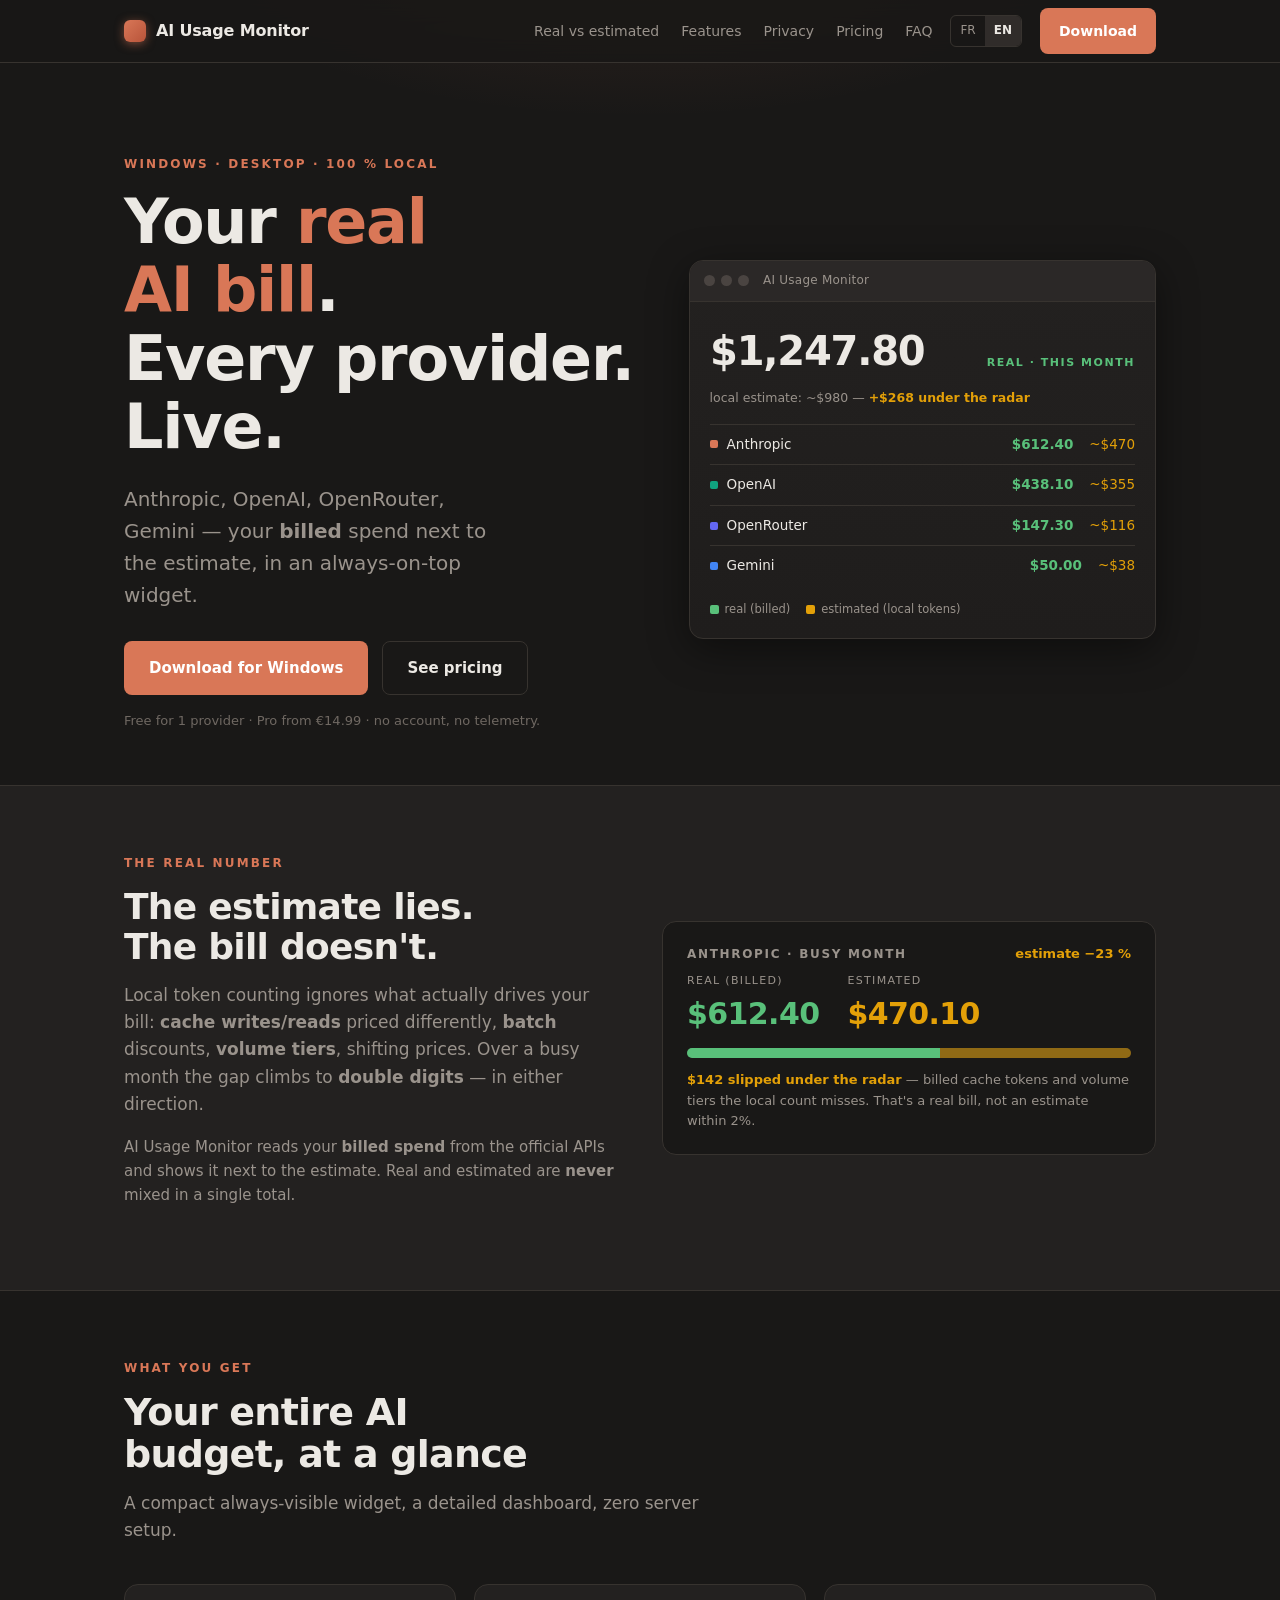
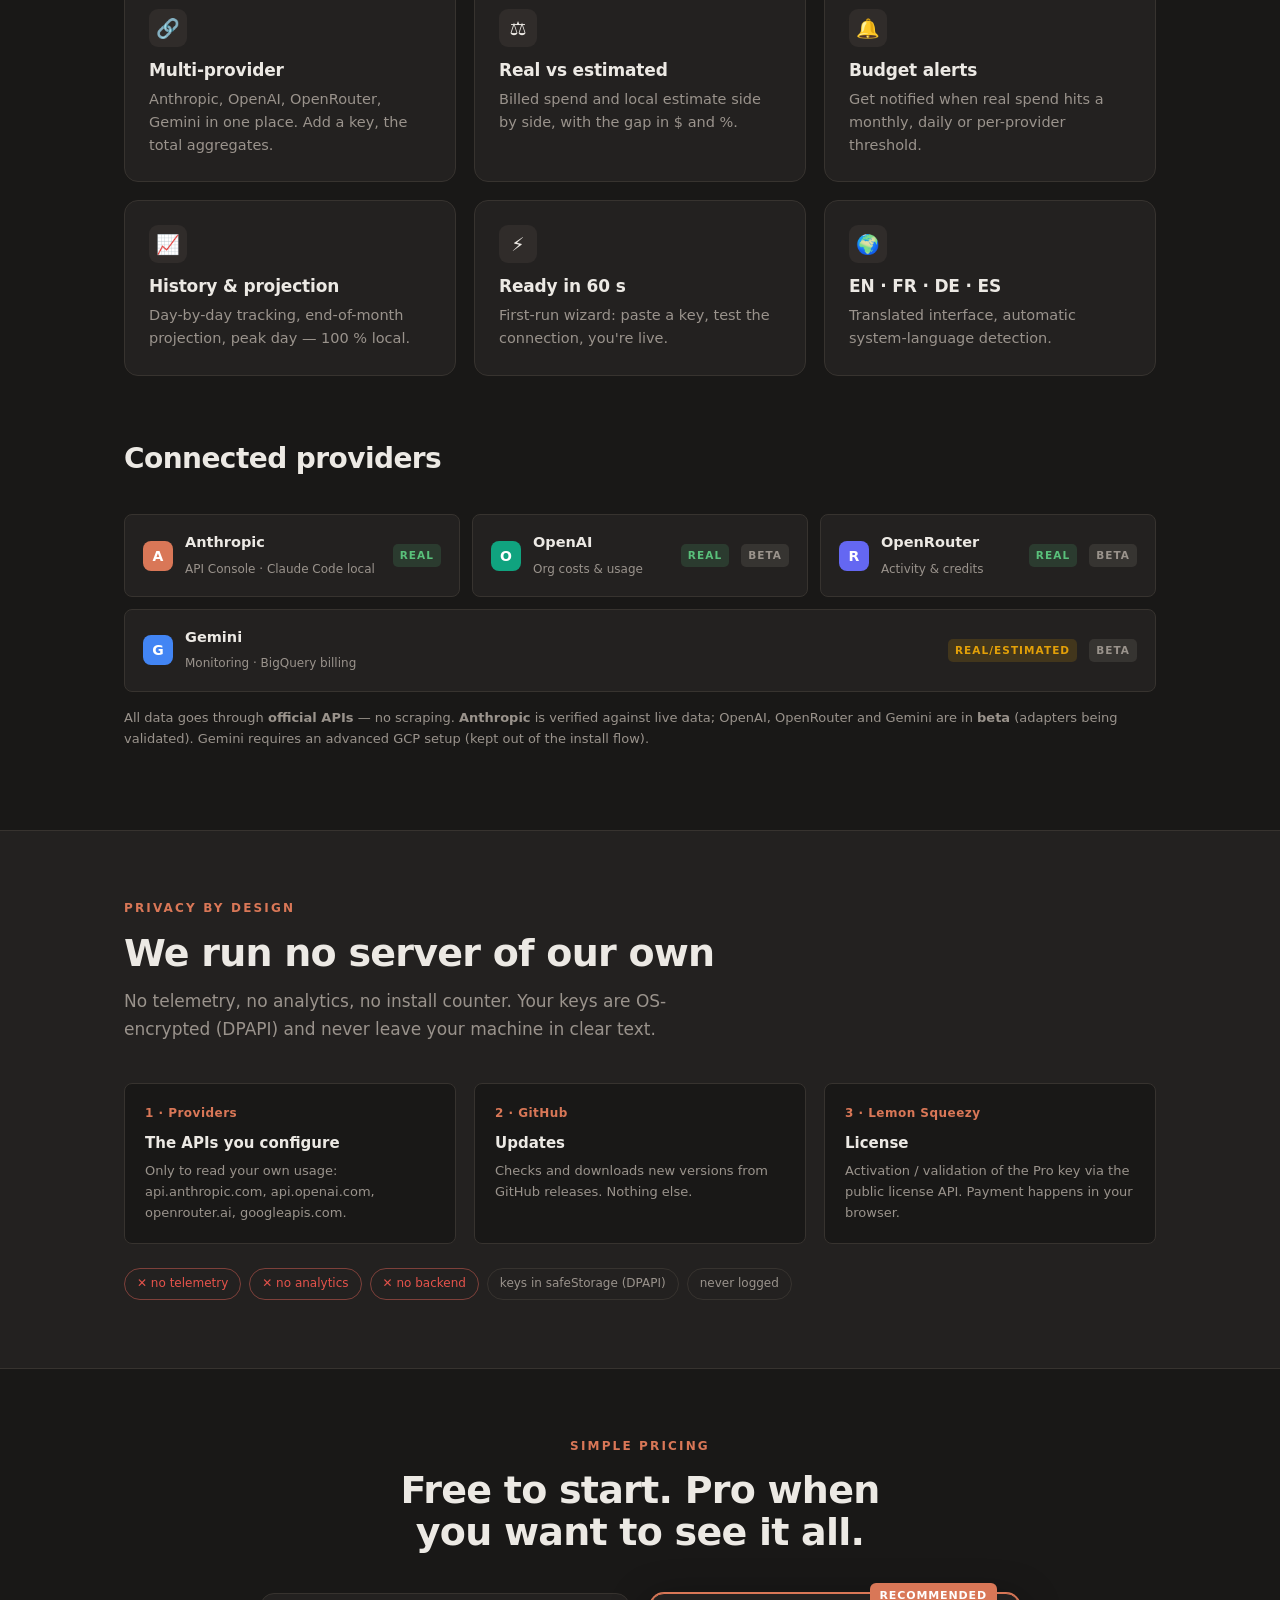
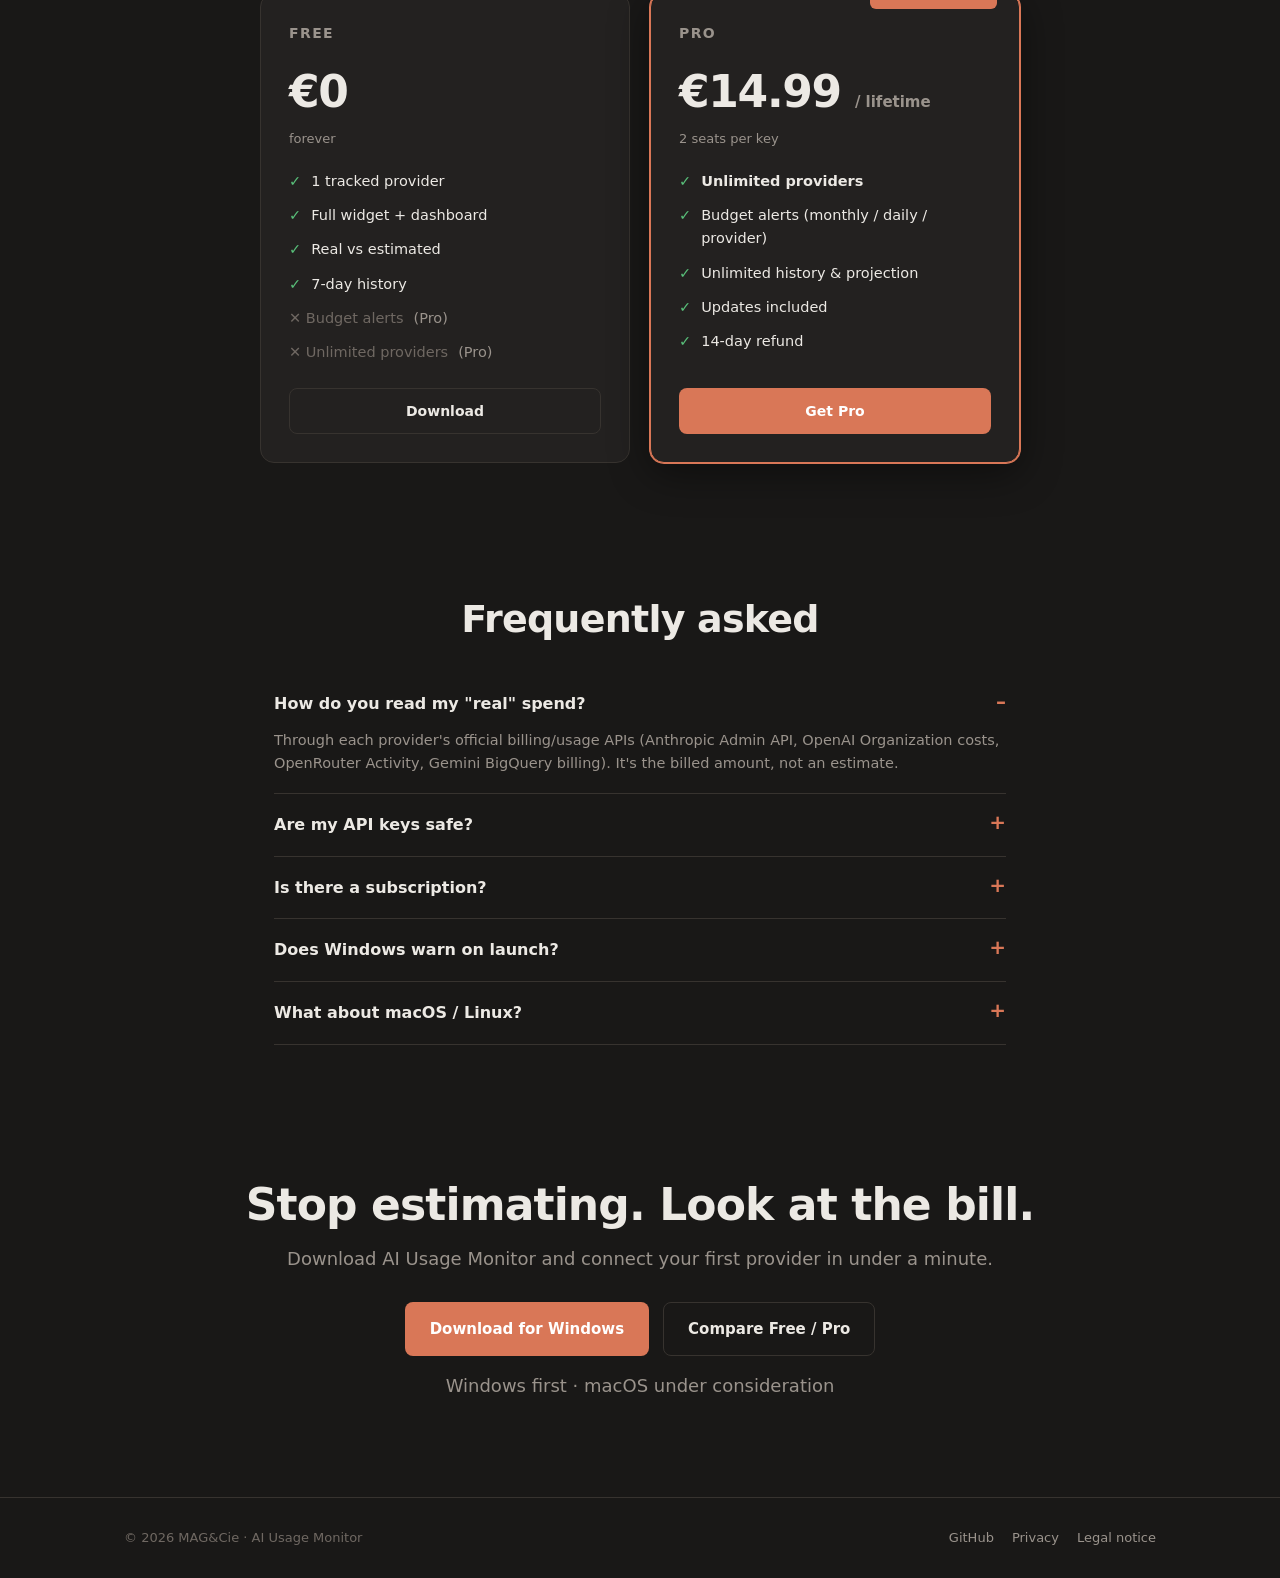
==== en/index.html @ 749ddde2 "docs(landing): fix demo gaps so estimate visibly undercounts (FR+EN)" ====
<!doctype html>
<html lang="en">
<head>
<meta charset="utf-8">
<meta name="viewport" content="width=device-width, initial-scale=1">
<title>AI Usage Monitor — Your real AI bill, every provider, live</title>
<meta name="description" content="Track your real AI spend (Anthropic, OpenAI, OpenRouter, Gemini) against the estimate, in a 100% local Windows widget. No telemetry.">
<link rel="canonical" href="https://mag-cie.github.io/ai-usage-monitor/en/">
<meta property="og:title" content="AI Usage Monitor">
<meta property="og:description" content="Your real AI bill. Every provider. Live.">
<meta property="og:type" content="website">
<meta property="og:url" content="https://mag-cie.github.io/ai-usage-monitor/en/">
<meta property="og:site_name" content="AI Usage Monitor">
<meta property="og:image" content="https://mag-cie.github.io/ai-usage-monitor/og-image.png">
<meta property="og:image:width" content="1200">
<meta property="og:image:height" content="630">
<meta name="twitter:card" content="summary_large_image">
<meta name="twitter:title" content="AI Usage Monitor — Your real AI bill">
<meta name="twitter:description" content="Your real, billed AI spend next to the estimate. Every provider, live, 100% local.">
<meta name="twitter:image" content="https://mag-cie.github.io/ai-usage-monitor/og-image.png">
<meta name="theme-color" content="#191817">
<link rel="icon" href="data:image/svg+xml,%3Csvg xmlns='http://www.w3.org/2000/svg' viewBox='0 0 32 32'%3E%3Crect width='32' height='32' rx='7' fill='%23d97757'/%3E%3Crect x='8' y='16' width='4' height='8' rx='1.5' fill='%23fff'/%3E%3Crect x='14' y='11' width='4' height='13' rx='1.5' fill='%23fff'/%3E%3Crect x='20' y='7' width='4' height='17' rx='1.5' fill='%23fff'/%3E%3C/svg%3E">
<link rel="stylesheet" href="../styles.css">
</head>
<body>

<header>
  <div class="wrap nav">
    <a class="brand" href="#top"><span class="dot"></span> AI&nbsp;Usage&nbsp;Monitor</a>
    <nav class="links">
      <a href="#proof">Real vs estimated</a>
      <a href="#features">Features</a>
      <a href="#privacy">Privacy</a>
      <a href="#pricing">Pricing</a>
      <a href="#faq">FAQ</a>
    </nav>
    <span class="lang"><a href="../">FR</a><a class="on" href="./">EN</a></span>
    <a class="btn" href="#download">Download</a>
  </div>
</header>

<main id="top">
  <section class="hero">
    <div class="wrap hero-grid">
      <div class="reveal">
        <div class="eyebrow">Windows · desktop · 100&nbsp;% local</div>
        <h1>Your <span class="accent">real AI bill</span>.<br>Every provider. Live.</h1>
        <p class="lede">Anthropic, OpenAI, OpenRouter, Gemini — your <b>billed</b> spend next to the estimate, in an always-on-top widget.</p>
        <div class="cta-row">
          <a class="btn lg" href="#download">Download for Windows</a>
          <a class="btn ghost lg" href="#pricing">See pricing</a>
        </div>
        <p class="sub-note">Free for 1 provider · Pro from €14.99 · no account, no telemetry.</p>
      </div>
      <div class="reveal mock" style="animation-delay:.12s" aria-label="Widget preview">
        <div class="bar"><i></i><i></i><i></i><span class="ttl">AI Usage Monitor</span></div>
        <div class="body">
          <div class="total"><span class="big num">$1,247.80</span><span class="tag">real · this month</span></div>
          <div class="caption">local estimate: ~$980 — <b style="color:var(--est)">+$268 under the radar</b></div>
          <div class="prow"><span class="pn"><b style="background:#d97757"></b>Anthropic</span><span class="r num">$612.40</span><span class="e num">~$470</span></div>
          <div class="prow"><span class="pn"><b style="background:#10a37f"></b>OpenAI</span><span class="r num">$438.10</span><span class="e num">~$355</span></div>
          <div class="prow"><span class="pn"><b style="background:#6467f2"></b>OpenRouter</span><span class="r num">$147.30</span><span class="e num">~$116</span></div>
          <div class="prow"><span class="pn"><b style="background:#4285f4"></b>Gemini</span><span class="r num">$50.00</span><span class="e num">~$38</span></div>
          <div class="legend">
            <span><i style="background:var(--real)"></i>real (billed)</span>
            <span><i style="background:var(--est)"></i>estimated (local tokens)</span>
          </div>
        </div>
      </div>
    </div>
  </section>

  <section id="proof" class="proof">
    <div class="wrap proof-grid">
      <div>
        <div class="eyebrow">The real number</div>
        <h2 style="font-size:clamp(26px,4vw,36px);font-weight:800">The estimate lies. The bill doesn't.</h2>
        <p class="muted" style="font-size:17px;margin-top:16px">Local token counting ignores what actually drives your bill: <b>cache writes/reads</b> priced differently, <b>batch</b> discounts, <b>volume tiers</b>, shifting prices. Over a busy month the gap climbs to <b>double digits</b> — in either direction.</p>
        <p class="muted" style="font-size:15px">AI Usage Monitor reads your <b>billed spend</b> from the official APIs and shows it next to the estimate. Real and estimated are <b>never</b> mixed in a single total.</p>
      </div>
      <div class="gap-card">
        <div class="gap-head"><span class="k">Anthropic · busy month</span><span class="gap-delta">estimate −23&nbsp;%</span></div>
        <div class="gap-nums">
          <div class="b real"><div class="lbl">Real (billed)</div><div class="v num">$612.40</div></div>
          <div class="b est"><div class="lbl">Estimated</div><div class="v num">$470.10</div></div>
        </div>
        <div class="gap-bar"><span class="fill-r" style="width:57%"></span><span class="fill-e" style="width:43%"></span></div>
        <p style="font-size:13px;margin:12px 0 0"><b style="color:var(--est)">$142 slipped under the radar</b> <span class="muted">— billed cache tokens and volume tiers the local count misses. That's a real bill, not an estimate within 2%.</span></p>
      </div>
    </div>
  </section>

  <section id="features">
    <div class="wrap">
      <div class="section-head">
        <div class="eyebrow">What you get</div>
        <h2>Your entire AI budget, at a glance</h2>
        <p>A compact always-visible widget, a detailed dashboard, zero server setup.</p>
      </div>
      <div class="feat-grid">
        <div class="card"><div class="ico">🔗</div><h3>Multi-provider</h3><p>Anthropic, OpenAI, OpenRouter, Gemini in one place. Add a key, the total aggregates.</p></div>
        <div class="card"><div class="ico">⚖️</div><h3>Real vs estimated</h3><p>Billed spend and local estimate side by side, with the gap in $ and&nbsp;%.</p></div>
        <div class="card"><div class="ico">🔔</div><h3>Budget alerts</h3><p>Get notified when real spend hits a monthly, daily or per-provider threshold.</p></div>
        <div class="card"><div class="ico">📈</div><h3>History &amp; projection</h3><p>Day-by-day tracking, end-of-month projection, peak day — 100&nbsp;% local.</p></div>
        <div class="card"><div class="ico">⚡</div><h3>Ready in 60&nbsp;s</h3><p>First-run wizard: paste a key, test the connection, you're live.</p></div>
        <div class="card"><div class="ico">🌍</div><h3>EN · FR · DE · ES</h3><p>Translated interface, automatic system-language detection.</p></div>
      </div>
    </div>
  </section>

  <section style="padding-top:0">
    <div class="wrap">
      <div class="section-head"><h2 style="font-size:clamp(22px,3vw,28px)">Connected providers</h2></div>
      <div class="prov-row">
        <div class="prov"><span class="pdot" style="background:#d97757">A</span><span class="pmeta"><b>Anthropic</b><span>API Console · Claude Code local</span></span><span class="badge real">real</span></div>
        <div class="prov"><span class="pdot" style="background:#10a37f">O</span><span class="pmeta"><b>OpenAI</b><span>Org costs &amp; usage</span></span><span class="badge real">real</span><span class="badge beta">beta</span></div>
        <div class="prov"><span class="pdot" style="background:#6467f2">R</span><span class="pmeta"><b>OpenRouter</b><span>Activity &amp; credits</span></span><span class="badge real">real</span><span class="badge beta">beta</span></div>
        <div class="prov"><span class="pdot" style="background:#4285f4">G</span><span class="pmeta"><b>Gemini</b><span>Monitoring · BigQuery billing</span></span><span class="badge est">real/estimated</span><span class="badge beta">beta</span></div>
      </div>
      <p class="muted" style="font-size:13px;margin-top:16px">All data goes through <b>official APIs</b> — no scraping. <b>Anthropic</b> is verified against live data; OpenAI, OpenRouter and Gemini are in <b>beta</b> (adapters being validated). Gemini requires an advanced GCP setup (kept out of the install flow).</p>
    </div>
  </section>

  <section id="privacy" class="privacy">
    <div class="wrap">
      <div class="section-head">
        <div class="eyebrow">Privacy by design</div>
        <h2>We run no server of our own</h2>
        <p>No telemetry, no analytics, no install counter. Your keys are OS-encrypted (DPAPI) and never leave your machine in clear text.</p>
      </div>
      <div class="dest-grid">
        <div class="dest"><div class="n">1 · Providers</div><h4>The APIs you configure</h4><p>Only to read your own usage: api.anthropic.com, api.openai.com, openrouter.ai, googleapis.com.</p></div>
        <div class="dest"><div class="n">2 · GitHub</div><h4>Updates</h4><p>Checks and downloads new versions from GitHub releases. Nothing else.</p></div>
        <div class="dest"><div class="n">3 · Lemon Squeezy</div><h4>License</h4><p>Activation / validation of the Pro key via the public license API. Payment happens in your browser.</p></div>
      </div>
      <div class="pill-list">
        <span class="pill no">✕ no telemetry</span>
        <span class="pill no">✕ no analytics</span>
        <span class="pill no">✕ no backend</span>
        <span class="pill">keys in safeStorage (DPAPI)</span>
        <span class="pill">never logged</span>
      </div>
    </div>
  </section>

  <section id="pricing">
    <div class="wrap">
      <div class="section-head" style="text-align:center;margin-left:auto;margin-right:auto">
        <div class="eyebrow">Simple pricing</div>
        <h2>Free to start. Pro when you want to see it all.</h2>
      </div>
      <div class="price-grid">
        <div class="plan">
          <div class="pname">Free</div>
          <div class="amount num">€0</div>
          <span class="muted" style="font-size:13px">forever</span>
          <ul>
            <li>1 tracked provider</li>
            <li>Full widget + dashboard</li>
            <li>Real vs estimated</li>
            <li>7-day history</li>
            <li class="off">✕&nbsp;Budget alerts <span class="muted">(Pro)</span></li>
            <li class="off">✕&nbsp;Unlimited providers <span class="muted">(Pro)</span></li>
          </ul>
          <a class="btn ghost" href="#download">Download</a>
        </div>
        <div class="plan pro">
          <span class="flag">Recommended</span>
          <div class="pname">Pro</div>
          <div class="amount num">€14.99 <small>/ lifetime</small></div>
          <span class="muted" style="font-size:13px">2 seats per key</span>
          <ul>
            <li><b>Unlimited providers</b></li>
            <li>Budget alerts (monthly / daily / provider)</li>
            <li>Unlimited history &amp; projection</li>
            <li>Updates included</li>
            <li>14-day refund</li>
          </ul>
          <a class="btn" href="https://magcie.lemonsqueezy.com/checkout/buy/094a9c50-e5b5-4889-94c3-867349fbf61a" target="_blank" rel="noopener">Get Pro</a>
        </div>
      </div>
    </div>
  </section>

  <section id="faq">
    <div class="wrap faq">
      <div class="section-head" style="text-align:center;margin:0 auto 32px"><h2>Frequently asked</h2></div>
      <details open><summary>How do you read my "real" spend?</summary><p>Through each provider's official billing/usage APIs (Anthropic Admin API, OpenAI Organization costs, OpenRouter Activity, Gemini BigQuery billing). It's the billed amount, not an estimate.</p></details>
      <details><summary>Are my API keys safe?</summary><p>Yes. They're OS-encrypted (Windows DPAPI via Electron safeStorage) before touching disk, never logged, and only sent to their own provider's API.</p></details>
      <details><summary>Is there a subscription?</summary><p>No. Pro is a one-time purchase (€14.99) with 2 activations and updates included. Free stays free indefinitely.</p></details>
      <details><summary>Does Windows warn on launch?</summary><p>Early builds aren't signed with an OV certificate yet, so SmartScreen may show "unknown publisher". The installer scans <a href="https://www.virustotal.com/gui/file/211940d1a365744413a5d4d427f3b72f94df68ee7dd08477f4fdba38e0e2add4/detection" target="_blank" rel="noopener"><b>0 detections on VirusTotal</b></a>; click "More info → Run anyway".</p></details>
      <details><summary>What about macOS / Linux?</summary><p>Windows ships first; macOS and Linux are under consideration.</p></details>
    </div>
  </section>

  <section id="download" class="final">
    <div class="wrap">
      <h2>Stop estimating. Look at the bill.</h2>
      <p>Download AI Usage Monitor and connect your first provider in under a minute.</p>
      <div class="cta-row" style="justify-content:center;display:flex;gap:14px;flex-wrap:wrap">
        <a class="btn lg" href="https://github.com/MAG-Cie/ai-usage-monitor/releases/latest" target="_blank" rel="noopener">Download for Windows</a>
        <a class="btn ghost lg" href="#pricing">Compare Free / Pro</a>
      </div>
      <p class="waitlist">Windows first · macOS under consideration</p>
    </div>
  </section>
</main>

<footer>
  <div class="wrap foot">
    <span>© 2026 MAG&amp;Cie · AI Usage Monitor</span>
    <span style="display:flex;gap:18px;flex-wrap:wrap">
      <a href="https://github.com/MAG-Cie/ai-usage-monitor" target="_blank" rel="noopener">GitHub</a>
      <a href="../confidentialite/">Privacy</a>
      <a href="../mentions-legales/">Legal notice</a>
    </span>
  </div>
</footer>
</body>
</html>
---- styles.css ----
:root {
  --bg: #191817; --panel: #232120; --panel-2: #2b2827; --raised: #302c2a;
  --fg: #ece9e4; --muted: #9a938c; --faint: #6f6862; --border: #37332f;
  --accent: #d97757; --accent-hover: #c9663f; --accent-fg: #ffffff;
  --real: #59c07a; --est: #e3a008; --danger: #e5534b;
  --radius: 14px; --radius-sm: 8px;
  --maxw: 1080px;
  --shadow: 0 10px 40px rgba(0,0,0,.45);
  --font: "Segoe UI", system-ui, -apple-system, "Helvetica Neue", Arial, sans-serif;
}
* { box-sizing: border-box; }
html { scroll-behavior: smooth; }
body {
  margin: 0; background: var(--bg); color: var(--fg);
  font-family: var(--font); font-size: 16px; line-height: 1.6;
  -webkit-font-smoothing: antialiased; overflow-x: hidden;
}
.wrap { max-width: var(--maxw); margin: 0 auto; padding: 0 24px; }
a { color: inherit; text-decoration: none; }
h1, h2, h3 { margin: 0; line-height: 1.1; text-wrap: balance; letter-spacing: -.02em; }
.num { font-variant-numeric: tabular-nums; }
.eyebrow { text-transform: uppercase; letter-spacing: .18em; font-size: 12px; font-weight: 700; color: var(--accent); margin-bottom: 14px; }
.muted { color: var(--muted); }

header { position: sticky; top: 0; z-index: 20; background: color-mix(in srgb, var(--bg) 82%, transparent); backdrop-filter: blur(12px); border-bottom: 1px solid var(--border); }
.nav { display: flex; align-items: center; gap: 18px; height: 62px; }
.brand { display: flex; align-items: center; gap: 10px; font-weight: 700; letter-spacing: -.01em; }
.brand .dot { width: 22px; height: 22px; border-radius: 6px; background: linear-gradient(135deg, var(--accent), #b8543a); box-shadow: 0 2px 10px rgba(217,119,87,.5); }
.nav .links { display: flex; gap: 22px; margin-left: auto; }
.nav .links a { color: var(--muted); font-size: 14px; font-weight: 500; }
.nav .links a:hover { color: var(--fg); }
.lang { display: inline-flex; border: 1px solid var(--border); border-radius: 6px; overflow: hidden; font-size: 12px; }
.lang a { padding: 5px 9px; color: var(--muted); }
.lang a.on { background: var(--raised); color: var(--fg); font-weight: 700; }
.btn { display: inline-flex; align-items: center; gap: 8px; justify-content: center; padding: 11px 18px; border-radius: var(--radius-sm); font-weight: 600; font-size: 14px; background: var(--accent); color: var(--accent-fg); border: 1px solid transparent; cursor: pointer; transition: background .15s ease, transform .15s ease, border-color .15s ease; white-space: nowrap; }
.btn:hover { background: var(--accent-hover); }
.btn.ghost { background: transparent; color: var(--fg); border-color: var(--border); }
.btn.ghost:hover { border-color: var(--accent); }
.btn.lg { padding: 14px 24px; font-size: 15px; }
@media (max-width: 720px) { .nav .links { display: none; } }

.hero { position: relative; padding: 92px 0 40px; }
.hero::before { content: ""; position: absolute; inset: -200px 0 auto 0; height: 520px; z-index: -1; background: radial-gradient(60% 70% at 50% 0%, rgba(217,119,87,.16), transparent 70%); }
.hero-grid { display: grid; grid-template-columns: 1.05fr .95fr; gap: 48px; align-items: center; }
.hero h1 { font-size: clamp(38px, 6vw, 62px); font-weight: 800; }
.hero h1 .accent { color: var(--accent); }
.hero .lede { font-size: clamp(17px, 2.2vw, 20px); color: var(--muted); margin: 22px 0 30px; max-width: 30ch; }
.hero .cta-row { display: flex; gap: 14px; flex-wrap: wrap; align-items: center; }
.hero .sub-note { margin-top: 16px; font-size: 13px; color: var(--faint); }
@media (max-width: 900px) { .hero-grid { grid-template-columns: 1fr; gap: 36px; } .hero { padding: 60px 0 20px; } }

.mock { background: linear-gradient(180deg, var(--panel), #1f1d1c); border: 1px solid var(--border); border-radius: var(--radius); box-shadow: var(--shadow); overflow: hidden; }
.mock .bar { display: flex; align-items: center; gap: 6px; padding: 10px 14px; border-bottom: 1px solid var(--border); background: var(--panel-2); }
.mock .bar i { width: 11px; height: 11px; border-radius: 50%; display: inline-block; background: #4a4441; }
.mock .bar .ttl { margin-left: 8px; font-size: 12px; color: var(--muted); letter-spacing: .02em; }
.mock .body { padding: 18px 20px 20px; }
.mock .total { display: flex; align-items: baseline; justify-content: space-between; margin-bottom: 4px; }
.mock .total .big { font-size: 40px; font-weight: 800; letter-spacing: -.03em; }
.mock .total .tag { font-size: 11px; text-transform: uppercase; letter-spacing: .14em; color: var(--real); font-weight: 700; }
.mock .caption { font-size: 12.5px; color: var(--muted); margin-bottom: 16px; }
.mock .prow { display: grid; grid-template-columns: 1fr auto auto; gap: 10px 16px; align-items: center; padding: 9px 0; border-top: 1px solid var(--border); font-size: 13.5px; }
.mock .prow .pn { display: flex; align-items: center; gap: 9px; color: var(--fg); }
.mock .prow .pn b { width: 8px; height: 8px; border-radius: 2px; display: inline-block; }
.mock .prow .r { color: var(--real); font-weight: 700; }
.mock .prow .e { color: var(--est); }
.mock .legend { display: flex; gap: 16px; margin-top: 14px; font-size: 11.5px; color: var(--muted); }
.mock .legend span { display: inline-flex; align-items: center; gap: 6px; }
.mock .legend i { width: 9px; height: 9px; border-radius: 2px; display: inline-block; }

section { padding: 68px 0; }
.section-head { max-width: 60ch; margin-bottom: 40px; }
.section-head h2 { font-size: clamp(26px, 4vw, 38px); font-weight: 800; }
.section-head p { color: var(--muted); font-size: 17px; margin-top: 14px; }

.proof { background: var(--panel); border-top: 1px solid var(--border); border-bottom: 1px solid var(--border); }
.proof-grid { display: grid; grid-template-columns: 1fr 1fr; gap: 44px; align-items: center; }
.gap-card { background: var(--bg); border: 1px solid var(--border); border-radius: var(--radius); padding: 22px 24px; }
.gap-head { display: flex; justify-content: space-between; align-items: baseline; margin-bottom: 8px; }
.gap-head .k { font-size: 12px; text-transform: uppercase; letter-spacing: .14em; color: var(--muted); font-weight: 700; }
.gap-delta { font-size: 13px; color: var(--est); font-weight: 700; }
.gap-nums { display: flex; gap: 28px; margin: 6px 0 4px; }
.gap-nums .b .lbl { font-size: 11px; text-transform: uppercase; letter-spacing: .12em; color: var(--muted); }
.gap-nums .b .v { font-size: 30px; font-weight: 800; letter-spacing: -.02em; }
.gap-nums .real .v { color: var(--real); }
.gap-nums .est .v { color: var(--est); }
.gap-bar { height: 10px; border-radius: 6px; background: var(--panel-2); overflow: hidden; display: flex; margin-top: 10px; }
.gap-bar .fill-r { background: var(--real); }
.gap-bar .fill-e { background: var(--est); opacity: .55; }
@media (max-width: 860px) { .proof-grid { grid-template-columns: 1fr; gap: 28px; } }

.feat-grid { display: grid; grid-template-columns: repeat(3, 1fr); gap: 18px; }
.card { background: var(--panel); border: 1px solid var(--border); border-radius: var(--radius); padding: 24px; transition: border-color .15s ease, transform .15s ease; }
.card:hover { border-color: color-mix(in srgb, var(--accent) 40%, var(--border)); transform: translateY(-2px); }
.card .ico { width: 38px; height: 38px; border-radius: 9px; display: grid; place-items: center; background: var(--raised); margin-bottom: 14px; font-size: 19px; }
.card h3 { font-size: 17px; font-weight: 700; margin-bottom: 8px; letter-spacing: -.01em; }
.card p { color: var(--muted); font-size: 14.5px; margin: 0; }
@media (max-width: 860px) { .feat-grid { grid-template-columns: 1fr; } }

.prov-row { display: flex; flex-wrap: wrap; gap: 12px; }
.prov { display: flex; align-items: center; gap: 12px; flex: 1 1 220px; background: var(--panel); border: 1px solid var(--border); border-radius: var(--radius-sm); padding: 16px 18px; }
.prov .pdot { width: 30px; height: 30px; border-radius: 8px; display: grid; place-items: center; font-weight: 800; font-size: 14px; color: #fff; }
.prov .pmeta b { display: block; font-size: 14.5px; }
.prov .pmeta span { font-size: 12px; color: var(--muted); }
.badge { font-size: 10.5px; text-transform: uppercase; letter-spacing: .1em; font-weight: 700; padding: 3px 7px; border-radius: 5px; margin-left: auto; }
.badge.real { color: var(--real); background: color-mix(in srgb, var(--real) 16%, transparent); }
.badge.est { color: var(--est); background: color-mix(in srgb, var(--est) 16%, transparent); }
.badge.beta { color: var(--muted); background: color-mix(in srgb, var(--muted) 16%, transparent); }
.prov .badge + .badge { margin-left: 0; }

.privacy { background: var(--panel); border-top: 1px solid var(--border); border-bottom: 1px solid var(--border); }
.dest-grid { display: grid; grid-template-columns: repeat(3, 1fr); gap: 18px; margin-top: 8px; }
.dest { background: var(--bg); border: 1px solid var(--border); border-radius: var(--radius-sm); padding: 20px; }
.dest .n { font-size: 12px; color: var(--accent); font-weight: 700; letter-spacing: .04em; }
.dest h4 { margin: 8px 0 6px; font-size: 15px; }
.dest p { margin: 0; font-size: 13px; color: var(--muted); }
.pill-list { display: flex; flex-wrap: wrap; gap: 8px; margin-top: 24px; }
.pill { font-size: 12px; color: var(--muted); border: 1px solid var(--border); border-radius: 999px; padding: 5px 12px; }
.pill.no { color: var(--danger); border-color: color-mix(in srgb, var(--danger) 40%, var(--border)); }
@media (max-width: 860px) { .dest-grid { grid-template-columns: 1fr; } }

.price-grid { display: grid; grid-template-columns: 1fr 1fr; gap: 20px; max-width: 760px; margin: 0 auto; }
.plan { background: var(--panel); border: 1px solid var(--border); border-radius: var(--radius); padding: 28px; display: flex; flex-direction: column; }
.plan.pro { border-color: var(--accent); position: relative; box-shadow: 0 0 0 1px var(--accent), var(--shadow); }
.plan .flag { position: absolute; top: -11px; right: 22px; background: var(--accent); color: #fff; font-size: 11px; font-weight: 700; letter-spacing: .08em; text-transform: uppercase; padding: 4px 10px; border-radius: 6px; }
.plan .pname { font-size: 14px; text-transform: uppercase; letter-spacing: .1em; color: var(--muted); font-weight: 700; }
.plan .amount { font-size: 44px; font-weight: 800; letter-spacing: -.03em; margin: 12px 0 2px; }
.plan .amount small { font-size: 15px; font-weight: 600; color: var(--muted); letter-spacing: 0; }
.plan ul { list-style: none; padding: 0; margin: 20px 0 24px; display: flex; flex-direction: column; gap: 11px; }
.plan li { font-size: 14.5px; display: flex; gap: 10px; align-items: flex-start; }
.plan li::before { content: "✓"; color: var(--real); font-weight: 800; }
.plan li.off { color: var(--faint); }
.plan li.off::before { display: none; }
.plan .btn { margin-top: auto; }
@media (max-width: 720px) { .price-grid { grid-template-columns: 1fr; } }

.faq { max-width: 780px; margin: 0 auto; }
details { border-bottom: 1px solid var(--border); padding: 18px 0; }
details summary { cursor: pointer; font-weight: 600; font-size: 16px; list-style: none; display: flex; justify-content: space-between; gap: 16px; }
details summary::-webkit-details-marker { display: none; }
details summary::after { content: "+"; color: var(--accent); font-weight: 700; font-size: 20px; line-height: 1; }
details[open] summary::after { content: "–"; }
details p { color: var(--muted); font-size: 14.5px; margin: 12px 0 0; }

.final { text-align: center; }
.final h2 { font-size: clamp(28px, 5vw, 44px); font-weight: 800; }
.final p { color: var(--muted); font-size: 18px; margin: 16px 0 28px; }
.waitlist { margin-top: 18px; font-size: 13px; color: var(--faint); }
.waitlist a { color: var(--accent); }
footer { border-top: 1px solid var(--border); padding: 30px 0; color: var(--faint); font-size: 13px; }
.foot { display: flex; justify-content: space-between; gap: 16px; flex-wrap: wrap; align-items: center; }
.foot a { color: var(--muted); }
.foot a:hover { color: var(--fg); }

.reveal { opacity: 0; transform: translateY(14px); animation: rise .7s cubic-bezier(.2,.7,.2,1) forwards; }
@keyframes rise { to { opacity: 1; transform: none; } }
@media (prefers-reduced-motion: reduce) { .reveal { animation: none; opacity: 1; transform: none; } html { scroll-behavior: auto; } }
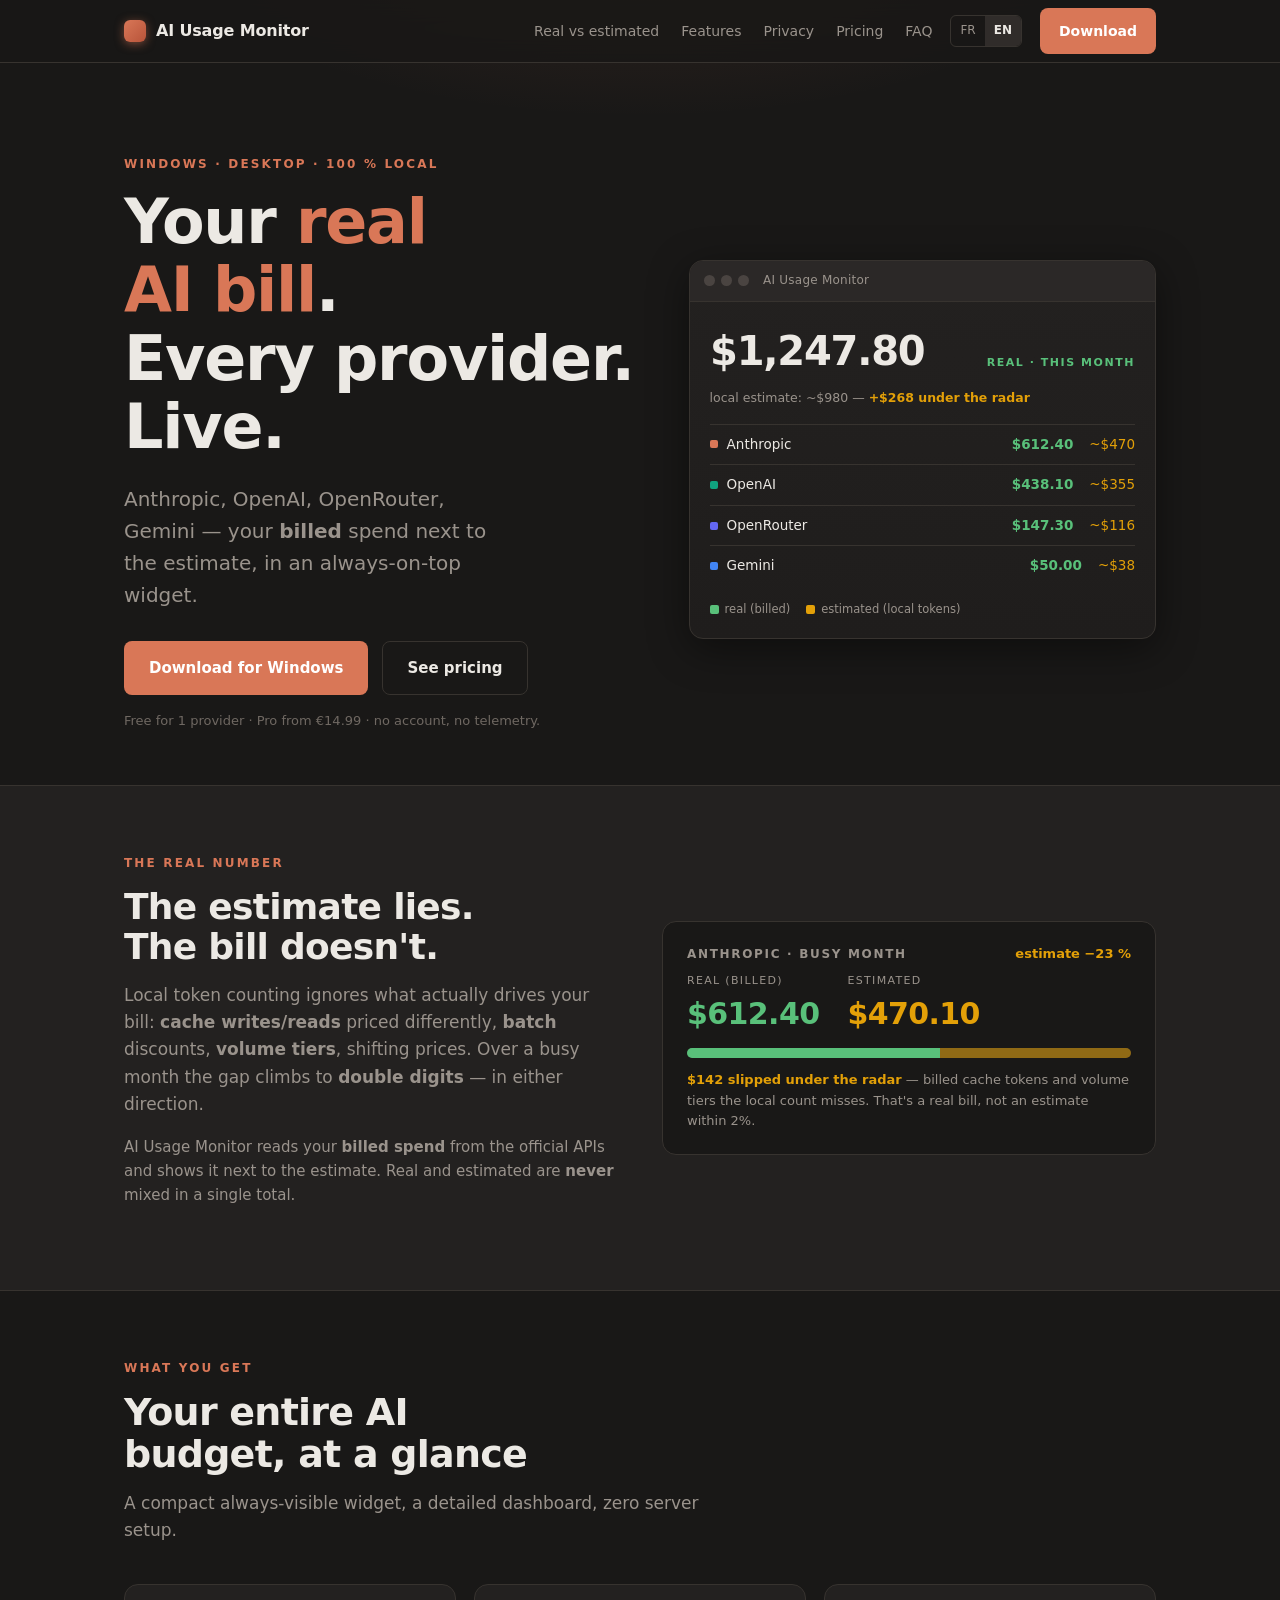
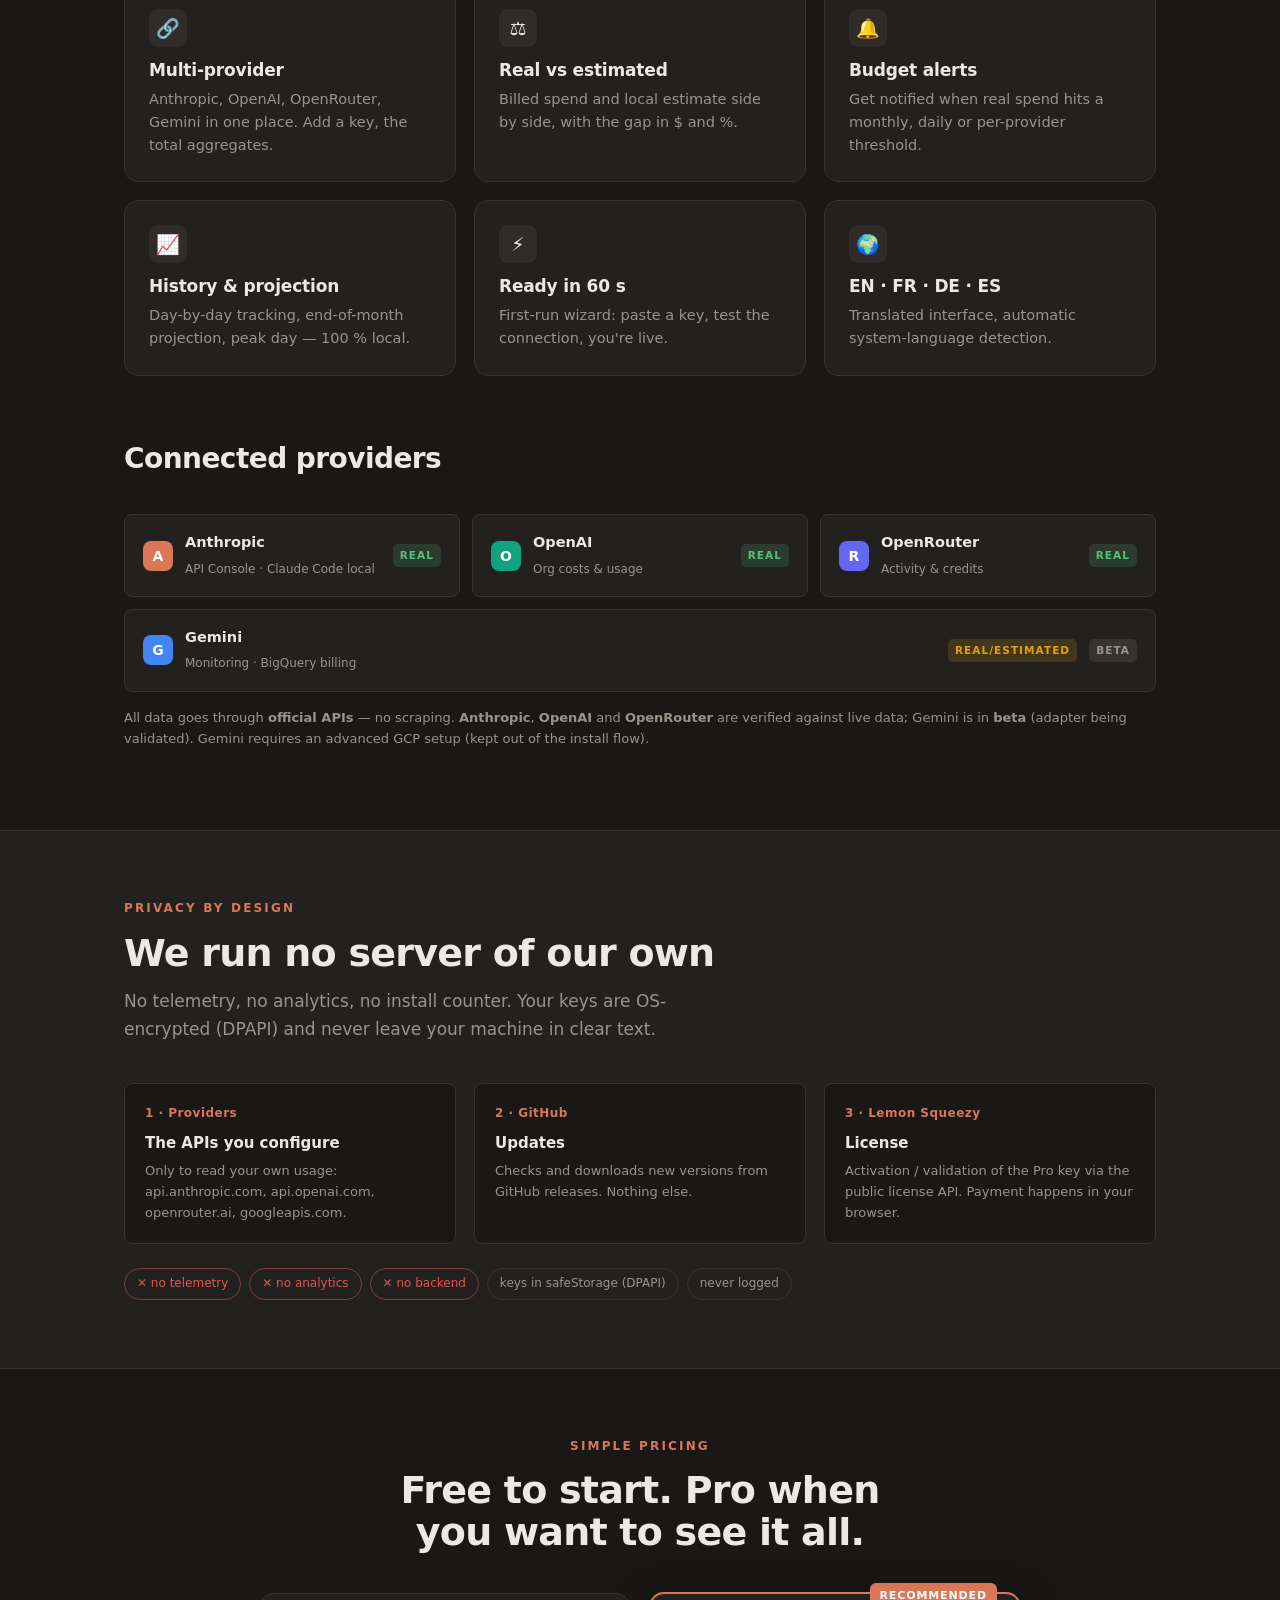
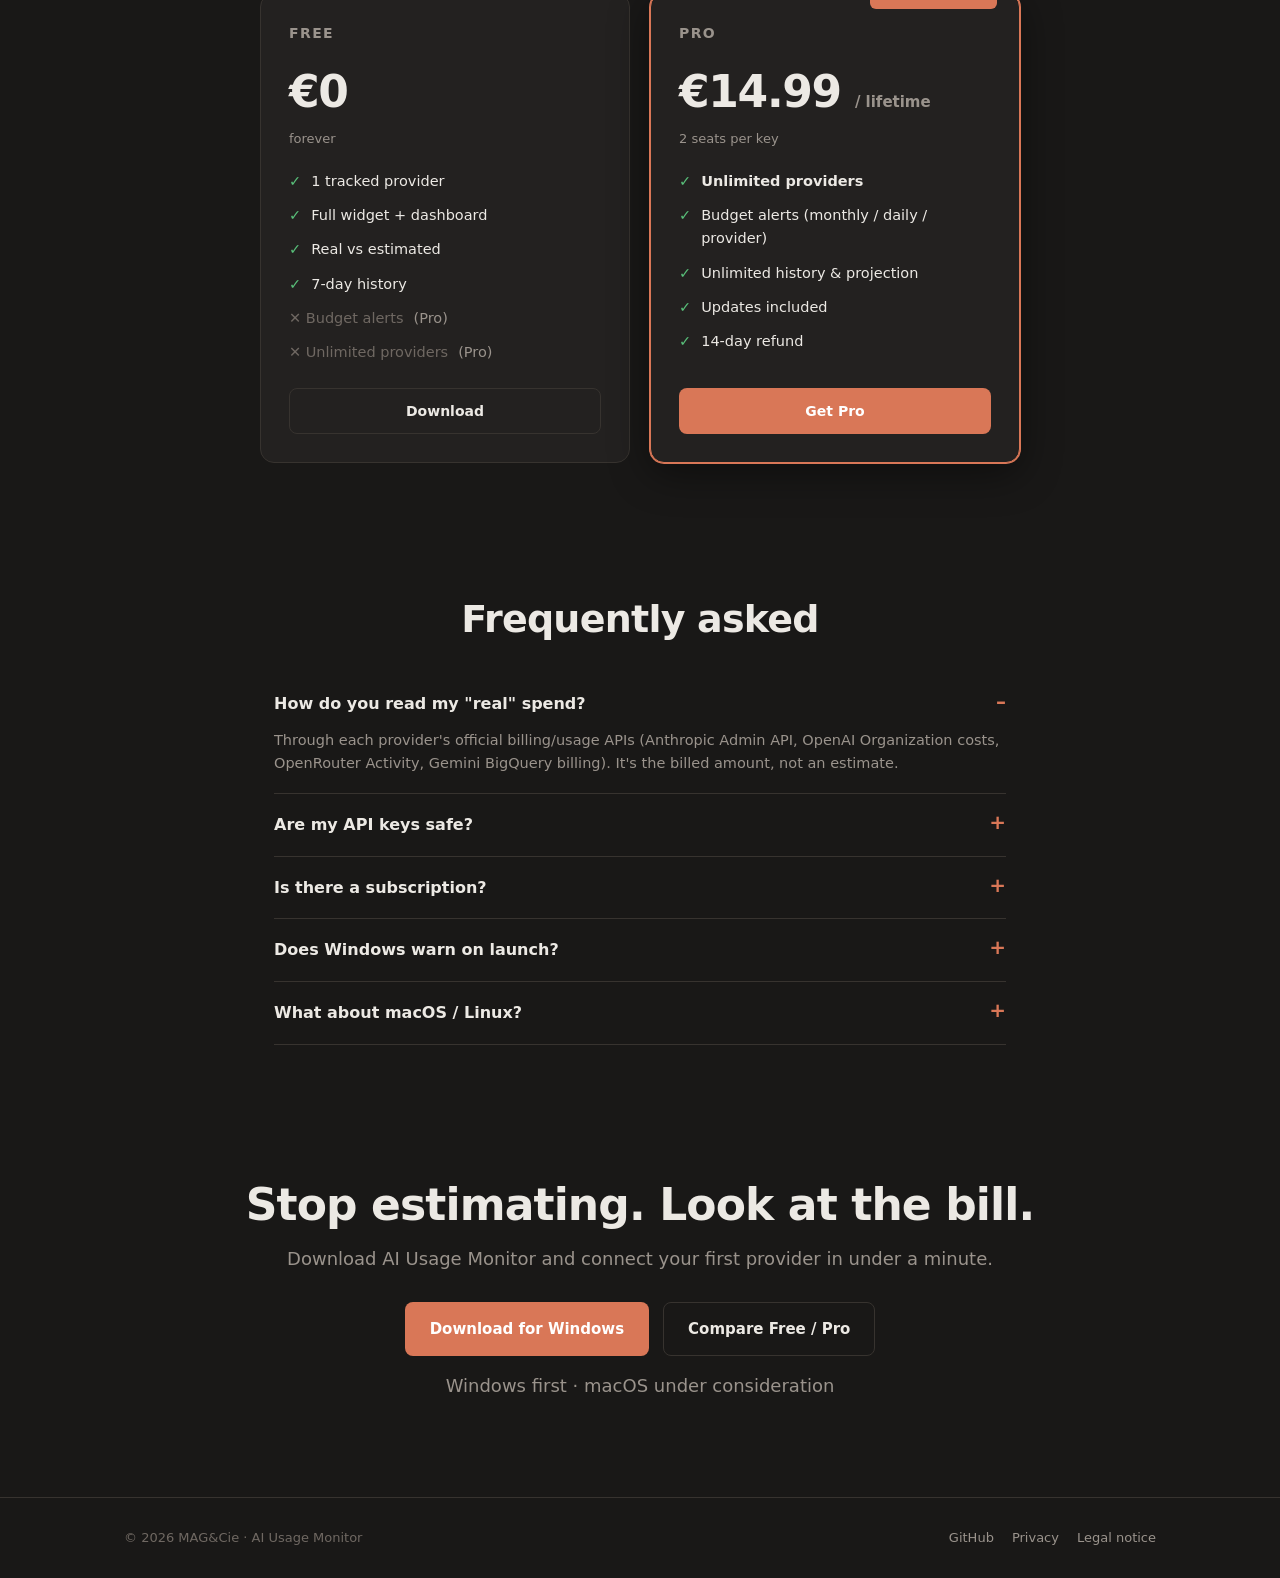
==== commit de2b311f: "docs(landing): mark OpenAI + OpenRouter as verified" ====
--- a/en/index.html
+++ b/en/index.html
@@ -113,11 +113,11 @@
       <div class="section-head"><h2 style="font-size:clamp(22px,3vw,28px)">Connected providers</h2></div>
       <div class="prov-row">
         <div class="prov"><span class="pdot" style="background:#d97757">A</span><span class="pmeta"><b>Anthropic</b><span>API Console · Claude Code local</span></span><span class="badge real">real</span></div>
-        <div class="prov"><span class="pdot" style="background:#10a37f">O</span><span class="pmeta"><b>OpenAI</b><span>Org costs &amp; usage</span></span><span class="badge real">real</span><span class="badge beta">beta</span></div>
-        <div class="prov"><span class="pdot" style="background:#6467f2">R</span><span class="pmeta"><b>OpenRouter</b><span>Activity &amp; credits</span></span><span class="badge real">real</span><span class="badge beta">beta</span></div>
+        <div class="prov"><span class="pdot" style="background:#10a37f">O</span><span class="pmeta"><b>OpenAI</b><span>Org costs &amp; usage</span></span><span class="badge real">real</span></div>
+        <div class="prov"><span class="pdot" style="background:#6467f2">R</span><span class="pmeta"><b>OpenRouter</b><span>Activity &amp; credits</span></span><span class="badge real">real</span></div>
         <div class="prov"><span class="pdot" style="background:#4285f4">G</span><span class="pmeta"><b>Gemini</b><span>Monitoring · BigQuery billing</span></span><span class="badge est">real/estimated</span><span class="badge beta">beta</span></div>
       </div>
-      <p class="muted" style="font-size:13px;margin-top:16px">All data goes through <b>official APIs</b> — no scraping. <b>Anthropic</b> is verified against live data; OpenAI, OpenRouter and Gemini are in <b>beta</b> (adapters being validated). Gemini requires an advanced GCP setup (kept out of the install flow).</p>
+      <p class="muted" style="font-size:13px;margin-top:16px">All data goes through <b>official APIs</b> — no scraping. <b>Anthropic</b>, <b>OpenAI</b> and <b>OpenRouter</b> are verified against live data; Gemini is in <b>beta</b> (adapter being validated). Gemini requires an advanced GCP setup (kept out of the install flow).</p>
     </div>
   </section>
 
@@ -176,7 +176,7 @@
             <li>Updates included</li>
             <li>14-day refund</li>
           </ul>
-          <a class="btn" href="https://magcie.lemonsqueezy.com/checkout/buy/094a9c50-e5b5-4889-94c3-867349fbf61a" target="_blank" rel="noopener">Get Pro</a>
+          <a class="btn" href="https://magcie.lemonsqueezy.com/checkout/buy/5593d3f5-a40f-4605-a5b5-4d27fc44144e" target="_blank" rel="noopener">Get Pro</a>
         </div>
       </div>
     </div>
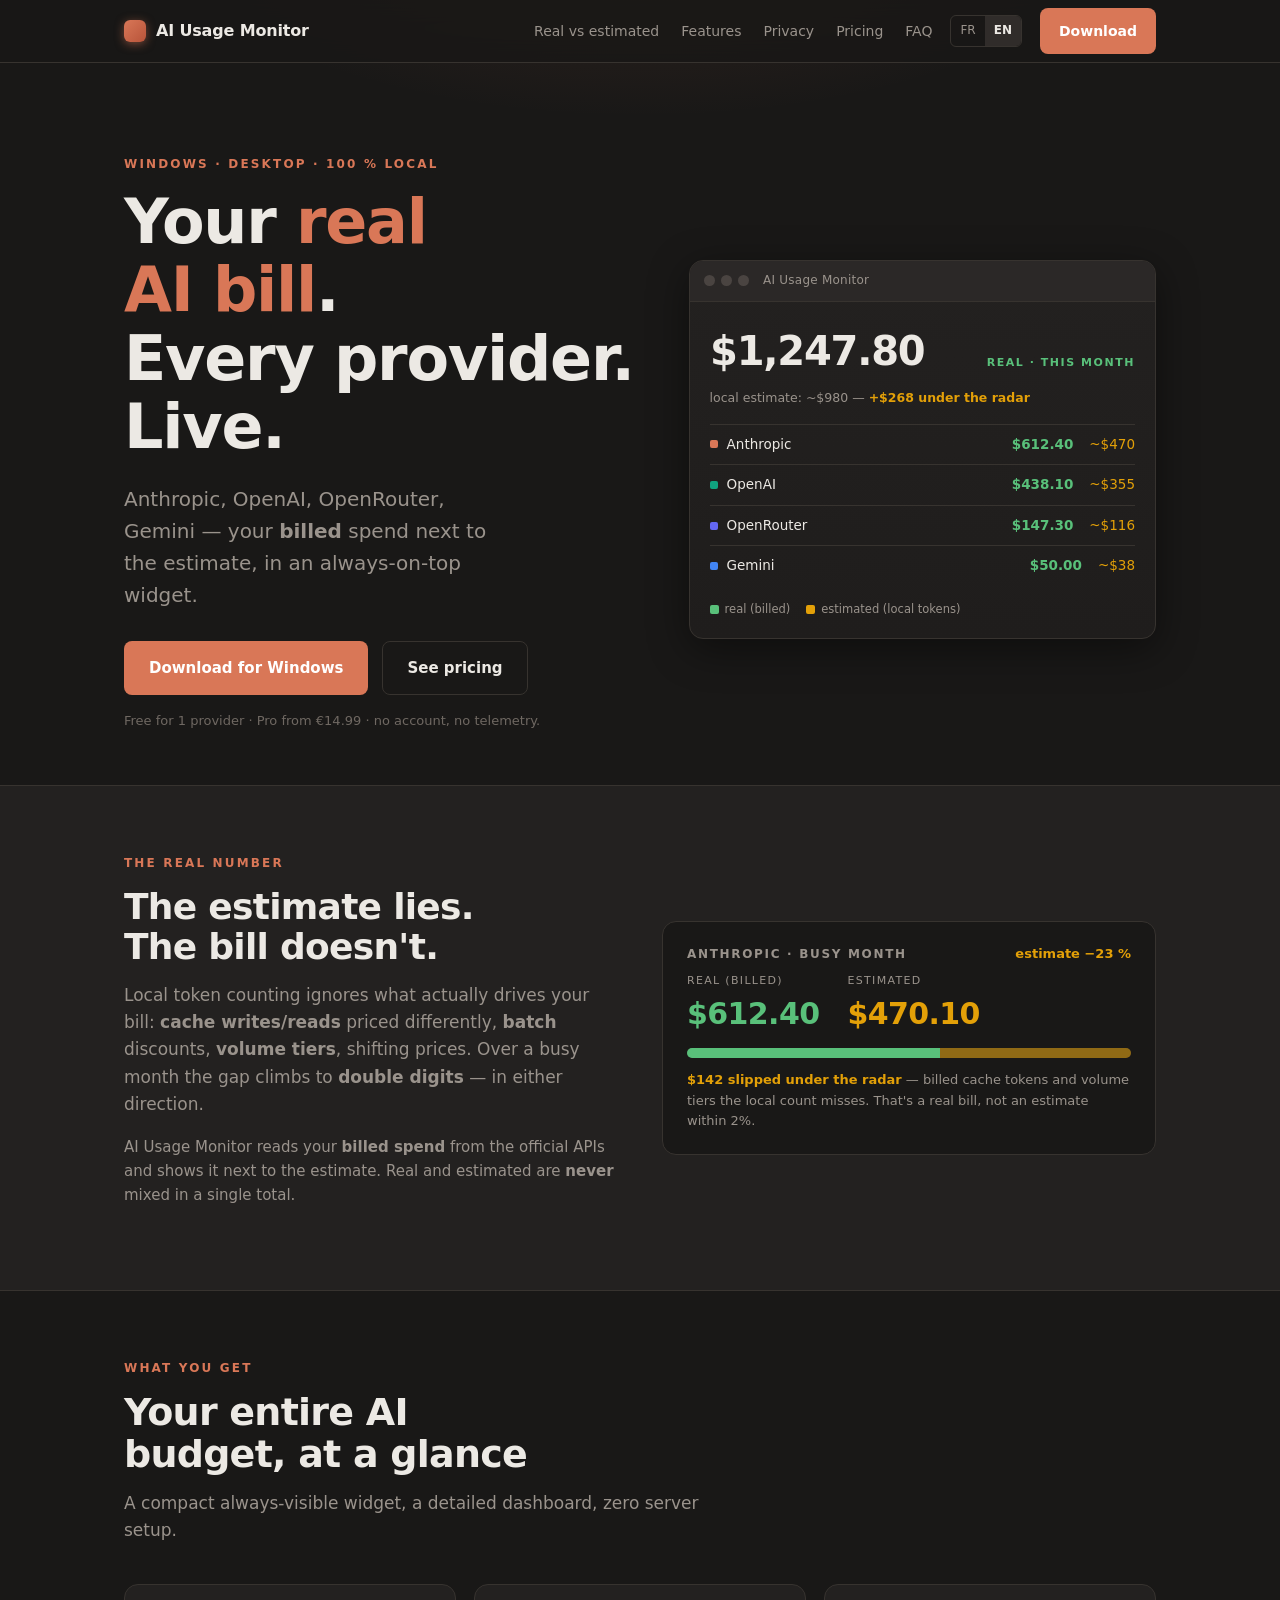
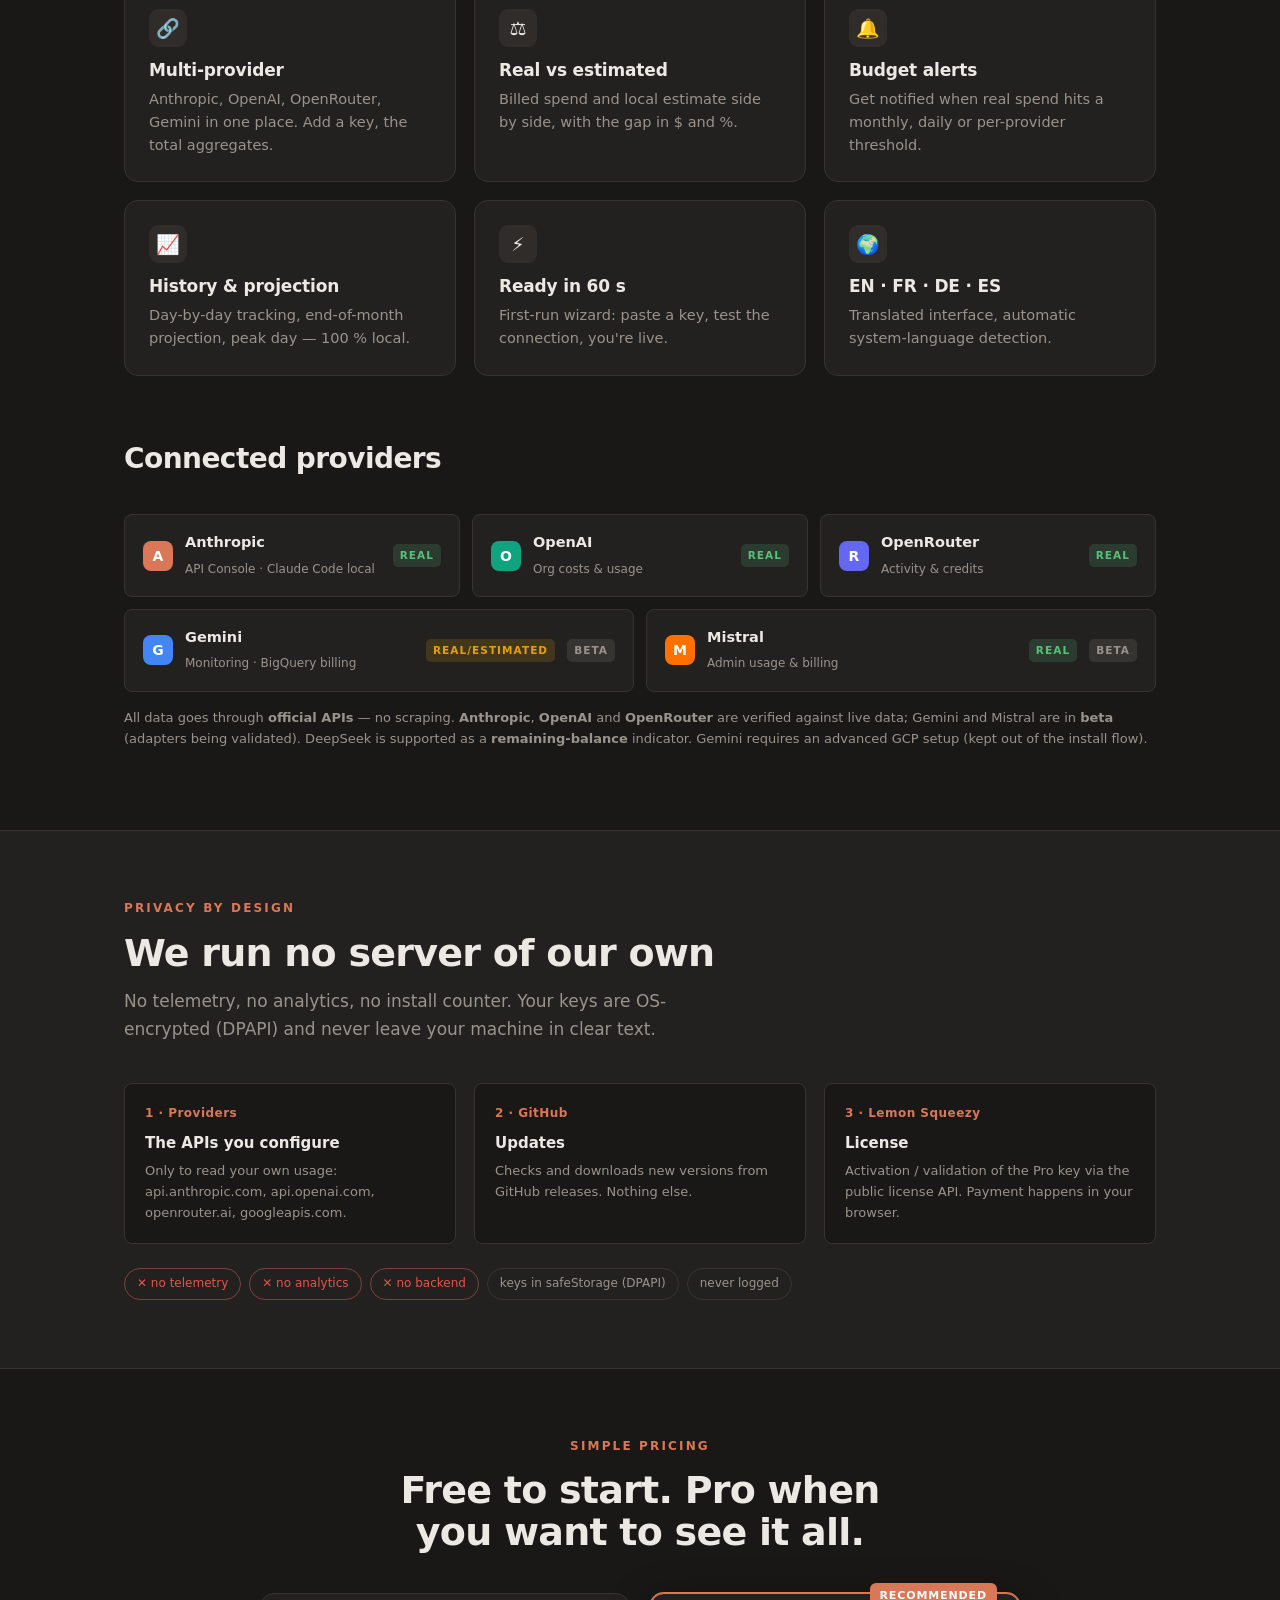
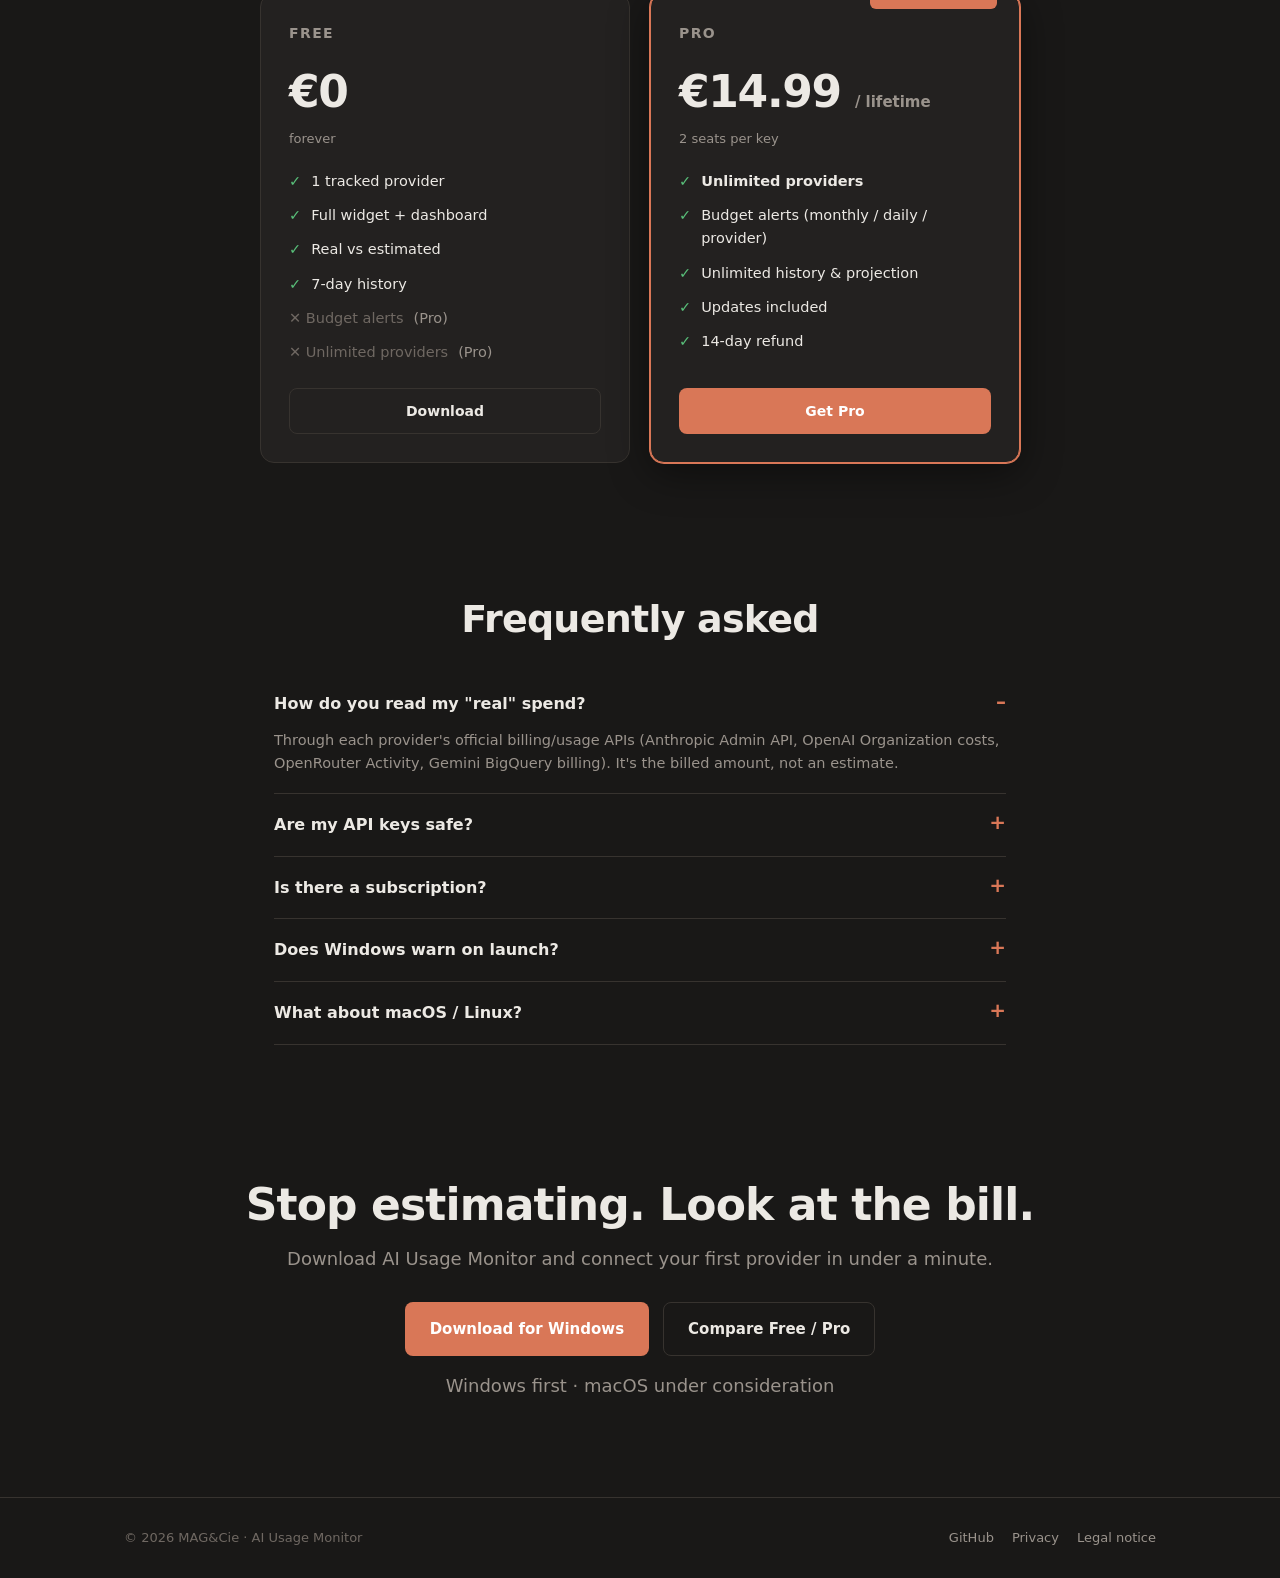
==== commit a2d6aa8b: "docs(landing): add Mistral (beta) + DeepSeek balance note to provider statuses" ====
--- a/en/index.html
+++ b/en/index.html
@@ -116,8 +116,9 @@
         <div class="prov"><span class="pdot" style="background:#10a37f">O</span><span class="pmeta"><b>OpenAI</b><span>Org costs &amp; usage</span></span><span class="badge real">real</span></div>
         <div class="prov"><span class="pdot" style="background:#6467f2">R</span><span class="pmeta"><b>OpenRouter</b><span>Activity &amp; credits</span></span><span class="badge real">real</span></div>
         <div class="prov"><span class="pdot" style="background:#4285f4">G</span><span class="pmeta"><b>Gemini</b><span>Monitoring · BigQuery billing</span></span><span class="badge est">real/estimated</span><span class="badge beta">beta</span></div>
-      </div>
-      <p class="muted" style="font-size:13px;margin-top:16px">All data goes through <b>official APIs</b> — no scraping. <b>Anthropic</b>, <b>OpenAI</b> and <b>OpenRouter</b> are verified against live data; Gemini is in <b>beta</b> (adapter being validated). Gemini requires an advanced GCP setup (kept out of the install flow).</p>
+        <div class="prov"><span class="pdot" style="background:#ff7000">M</span><span class="pmeta"><b>Mistral</b><span>Admin usage &amp; billing</span></span><span class="badge real">real</span><span class="badge beta">beta</span></div>
+      </div>
+      <p class="muted" style="font-size:13px;margin-top:16px">All data goes through <b>official APIs</b> — no scraping. <b>Anthropic</b>, <b>OpenAI</b> and <b>OpenRouter</b> are verified against live data; Gemini and Mistral are in <b>beta</b> (adapters being validated). DeepSeek is supported as a <b>remaining-balance</b> indicator. Gemini requires an advanced GCP setup (kept out of the install flow).</p>
     </div>
   </section>
 
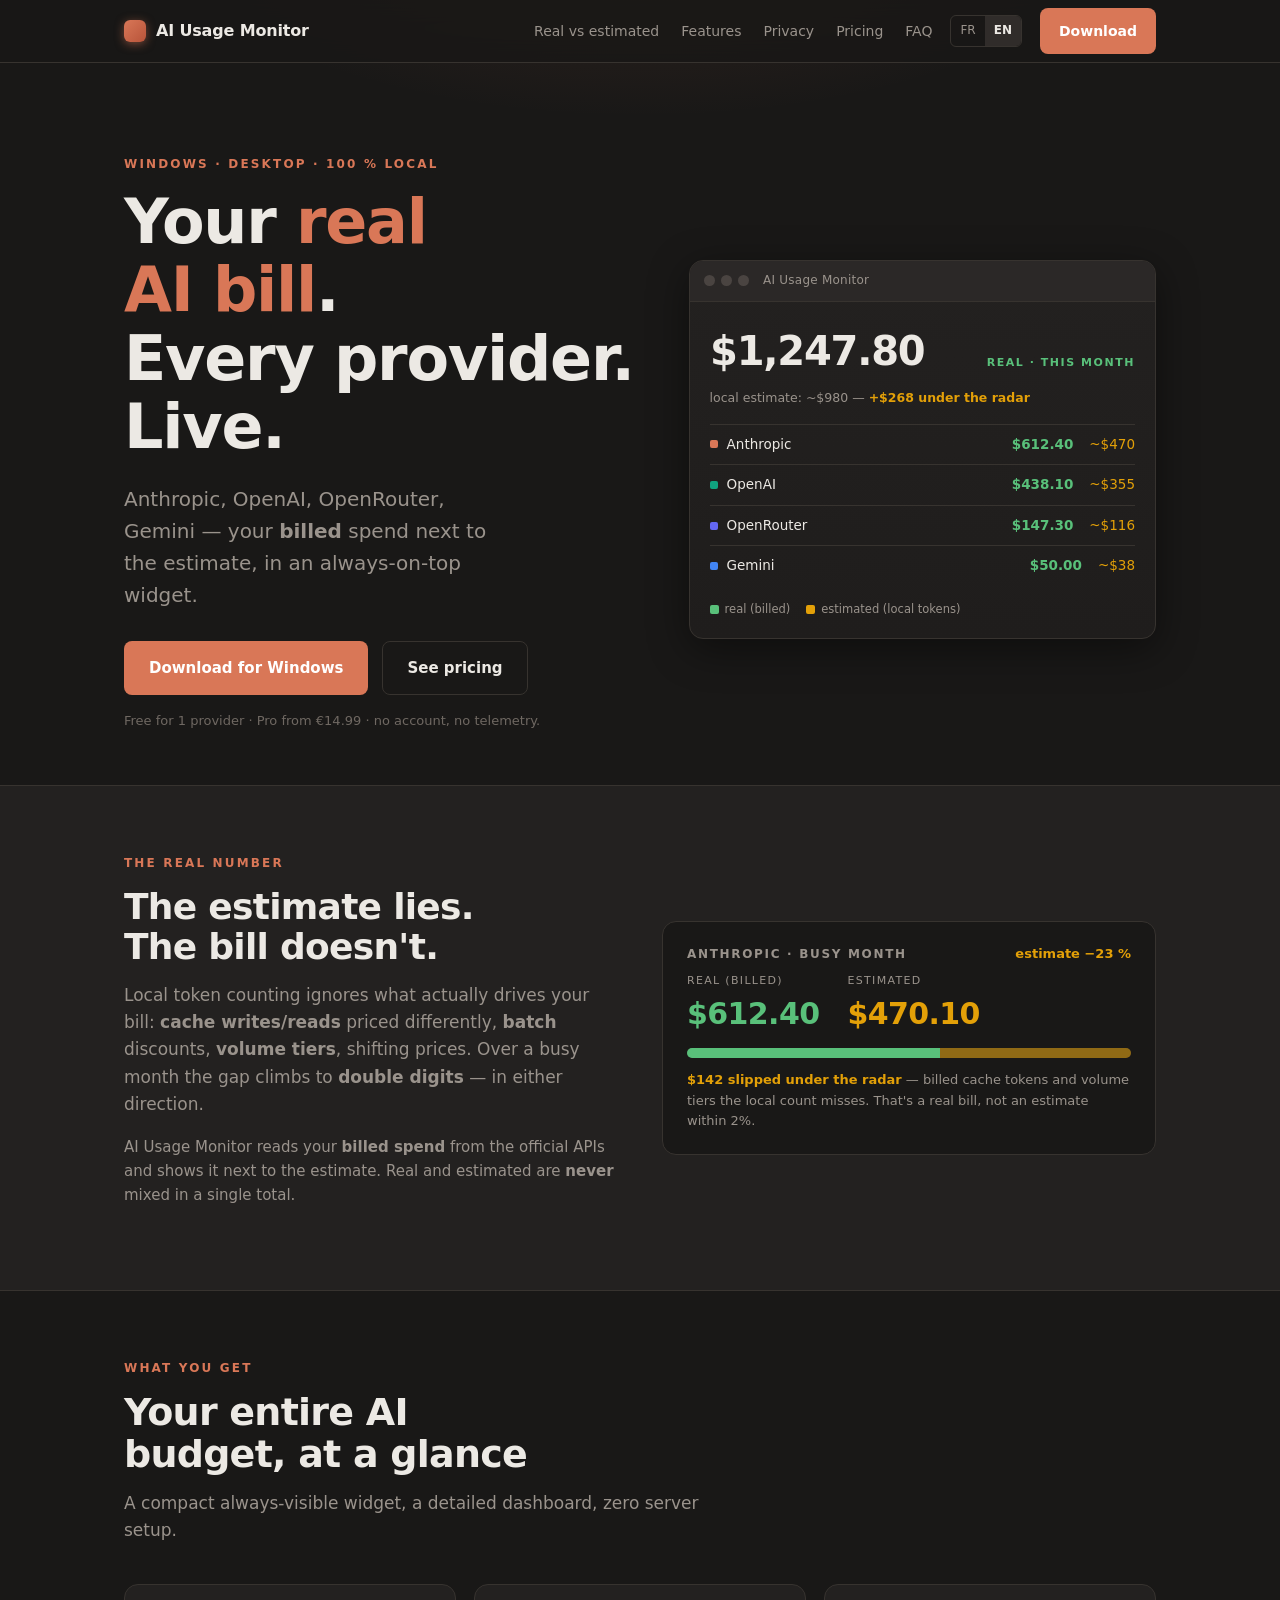
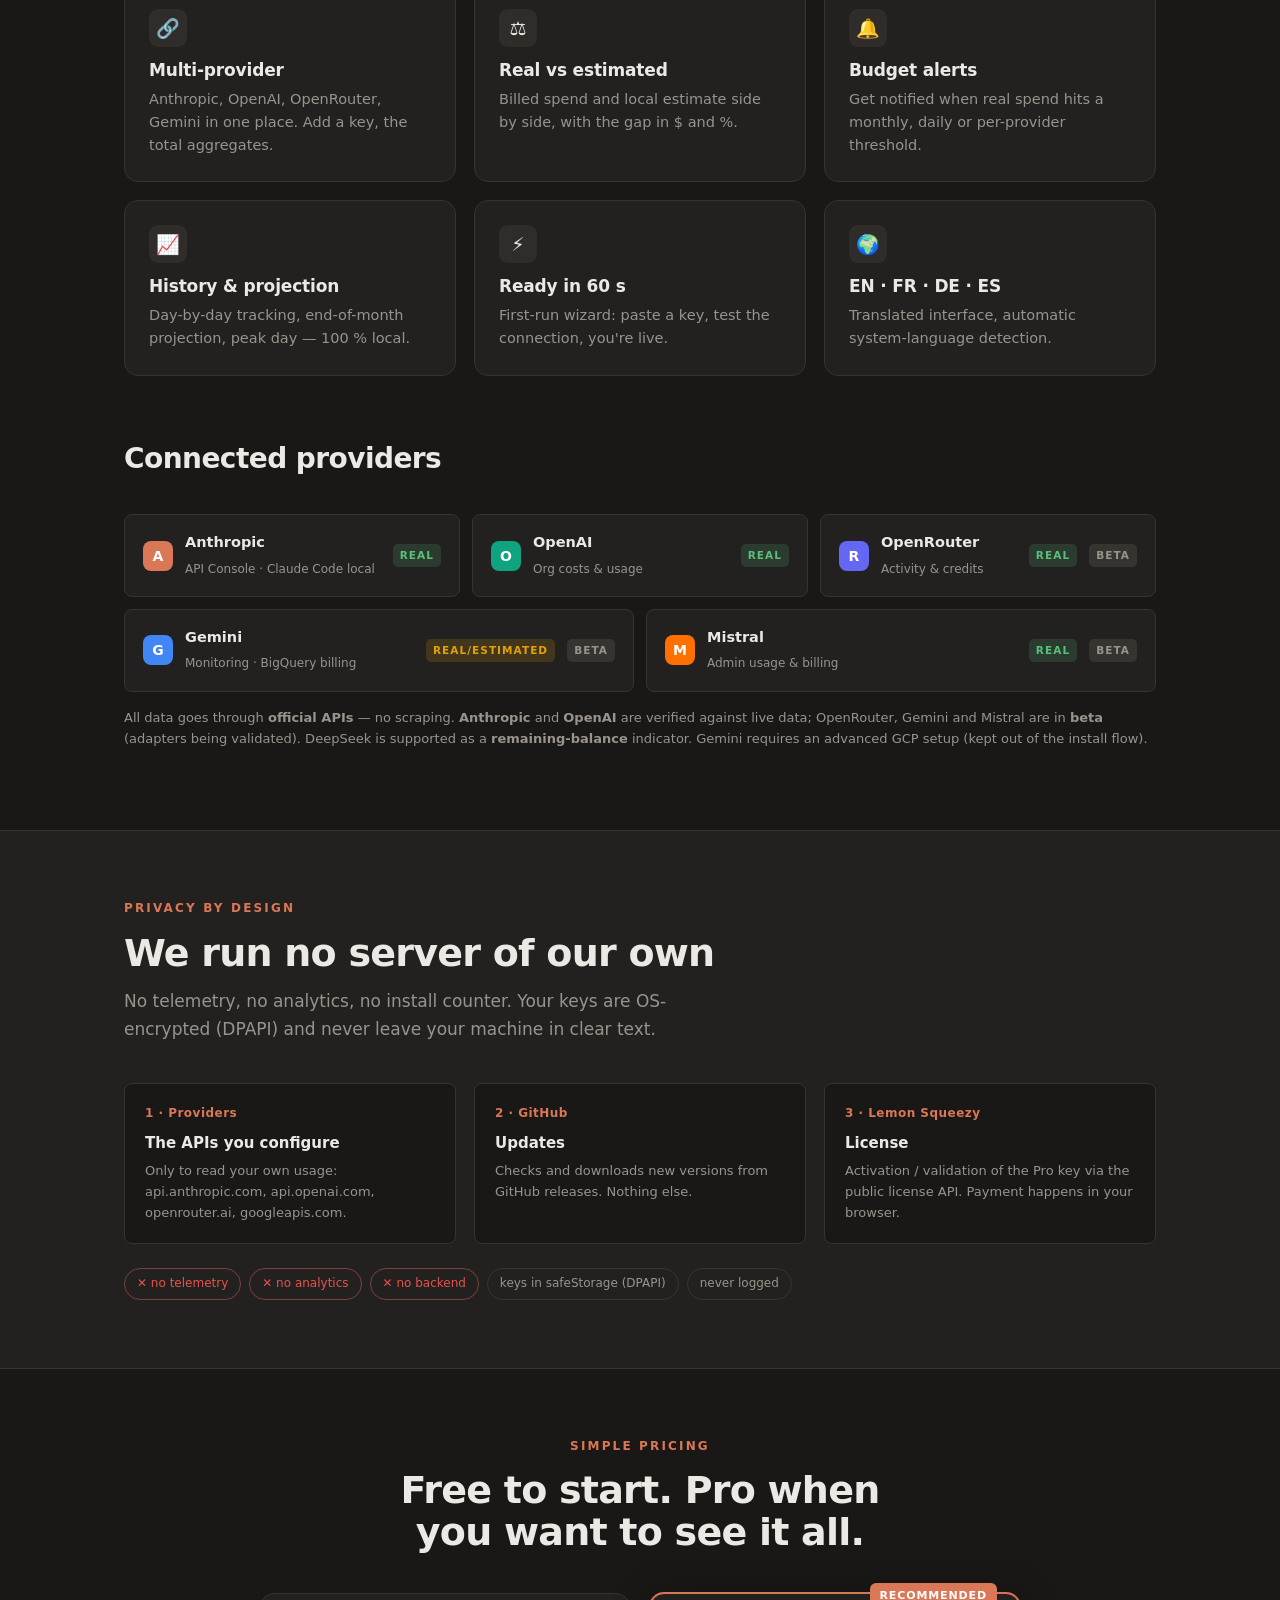
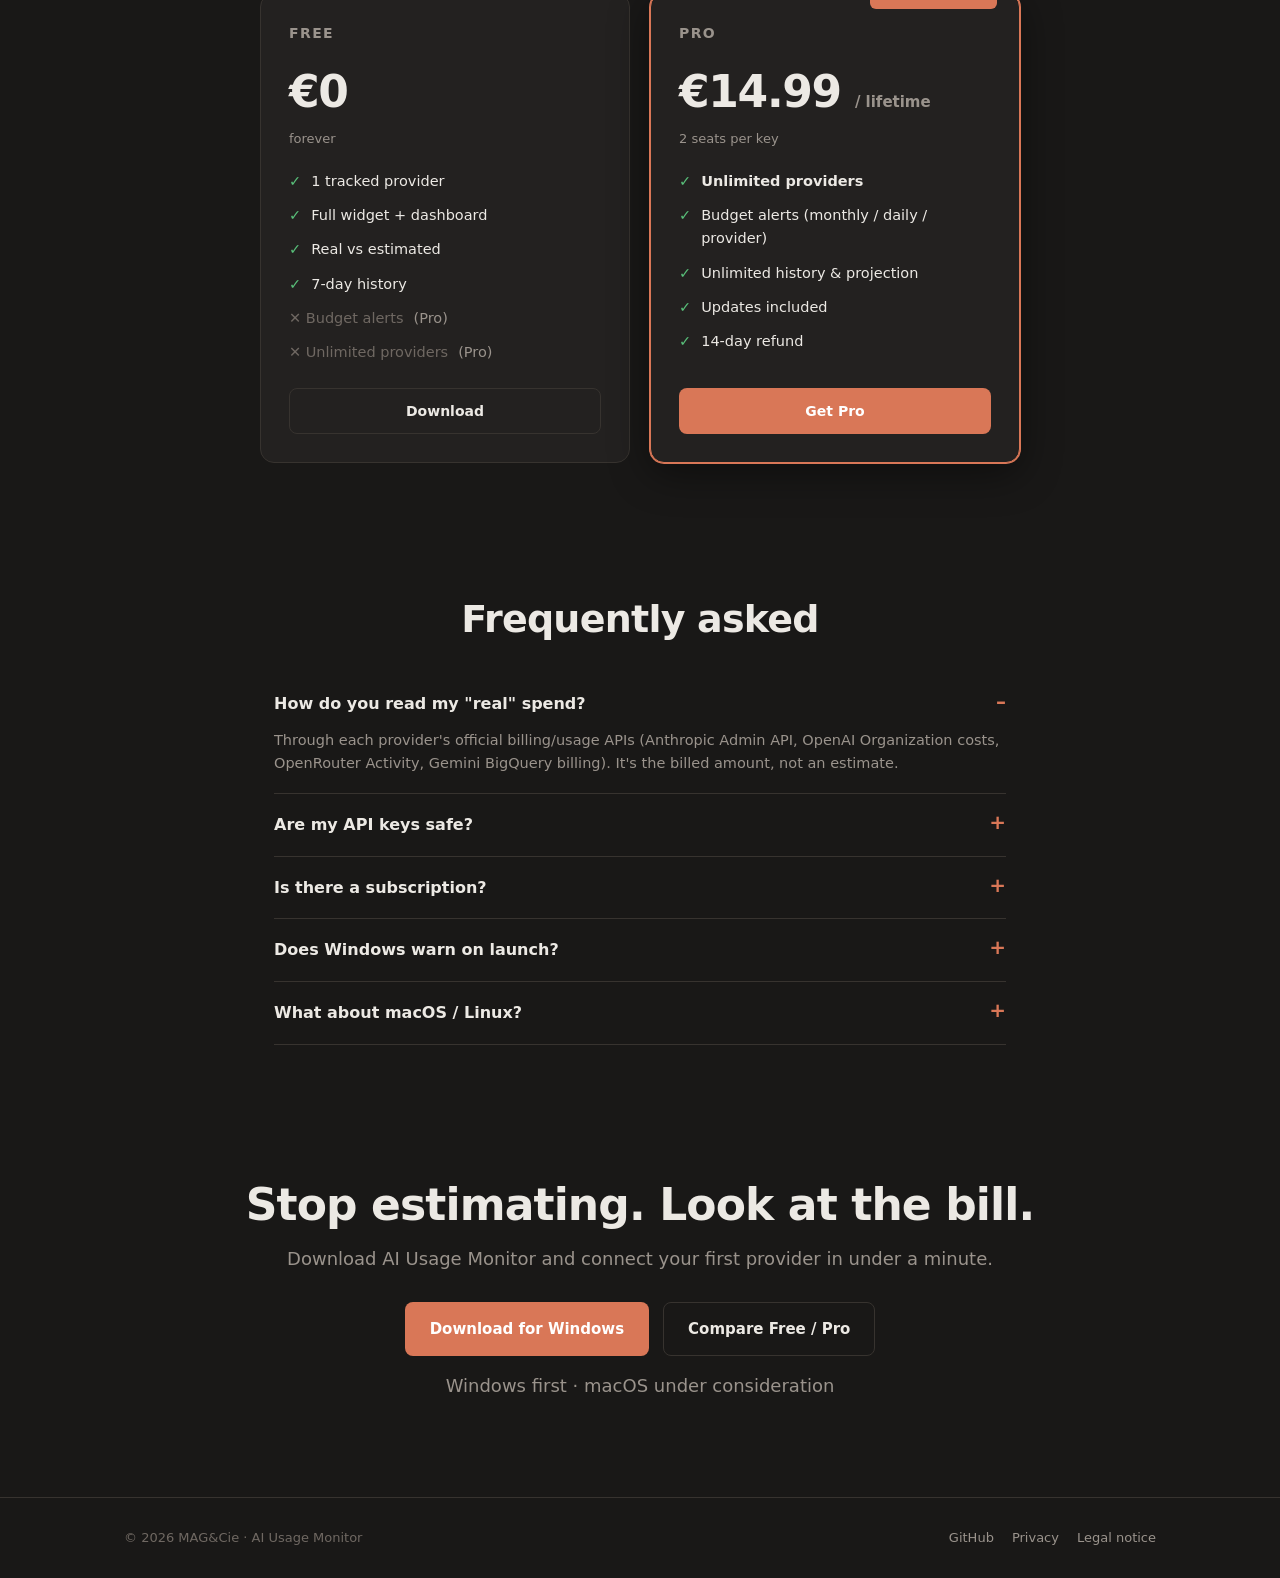
==== commit 83b460a3: "docs(landing): OpenRouter back to beta (adapter not yet working live)" ====
--- a/en/index.html
+++ b/en/index.html
@@ -114,11 +114,11 @@
       <div class="prov-row">
         <div class="prov"><span class="pdot" style="background:#d97757">A</span><span class="pmeta"><b>Anthropic</b><span>API Console · Claude Code local</span></span><span class="badge real">real</span></div>
         <div class="prov"><span class="pdot" style="background:#10a37f">O</span><span class="pmeta"><b>OpenAI</b><span>Org costs &amp; usage</span></span><span class="badge real">real</span></div>
-        <div class="prov"><span class="pdot" style="background:#6467f2">R</span><span class="pmeta"><b>OpenRouter</b><span>Activity &amp; credits</span></span><span class="badge real">real</span></div>
+        <div class="prov"><span class="pdot" style="background:#6467f2">R</span><span class="pmeta"><b>OpenRouter</b><span>Activity &amp; credits</span></span><span class="badge real">real</span><span class="badge beta">beta</span></div>
         <div class="prov"><span class="pdot" style="background:#4285f4">G</span><span class="pmeta"><b>Gemini</b><span>Monitoring · BigQuery billing</span></span><span class="badge est">real/estimated</span><span class="badge beta">beta</span></div>
         <div class="prov"><span class="pdot" style="background:#ff7000">M</span><span class="pmeta"><b>Mistral</b><span>Admin usage &amp; billing</span></span><span class="badge real">real</span><span class="badge beta">beta</span></div>
       </div>
-      <p class="muted" style="font-size:13px;margin-top:16px">All data goes through <b>official APIs</b> — no scraping. <b>Anthropic</b>, <b>OpenAI</b> and <b>OpenRouter</b> are verified against live data; Gemini and Mistral are in <b>beta</b> (adapters being validated). DeepSeek is supported as a <b>remaining-balance</b> indicator. Gemini requires an advanced GCP setup (kept out of the install flow).</p>
+      <p class="muted" style="font-size:13px;margin-top:16px">All data goes through <b>official APIs</b> — no scraping. <b>Anthropic</b> and <b>OpenAI</b> are verified against live data; OpenRouter, Gemini and Mistral are in <b>beta</b> (adapters being validated). DeepSeek is supported as a <b>remaining-balance</b> indicator. Gemini requires an advanced GCP setup (kept out of the install flow).</p>
     </div>
   </section>
 
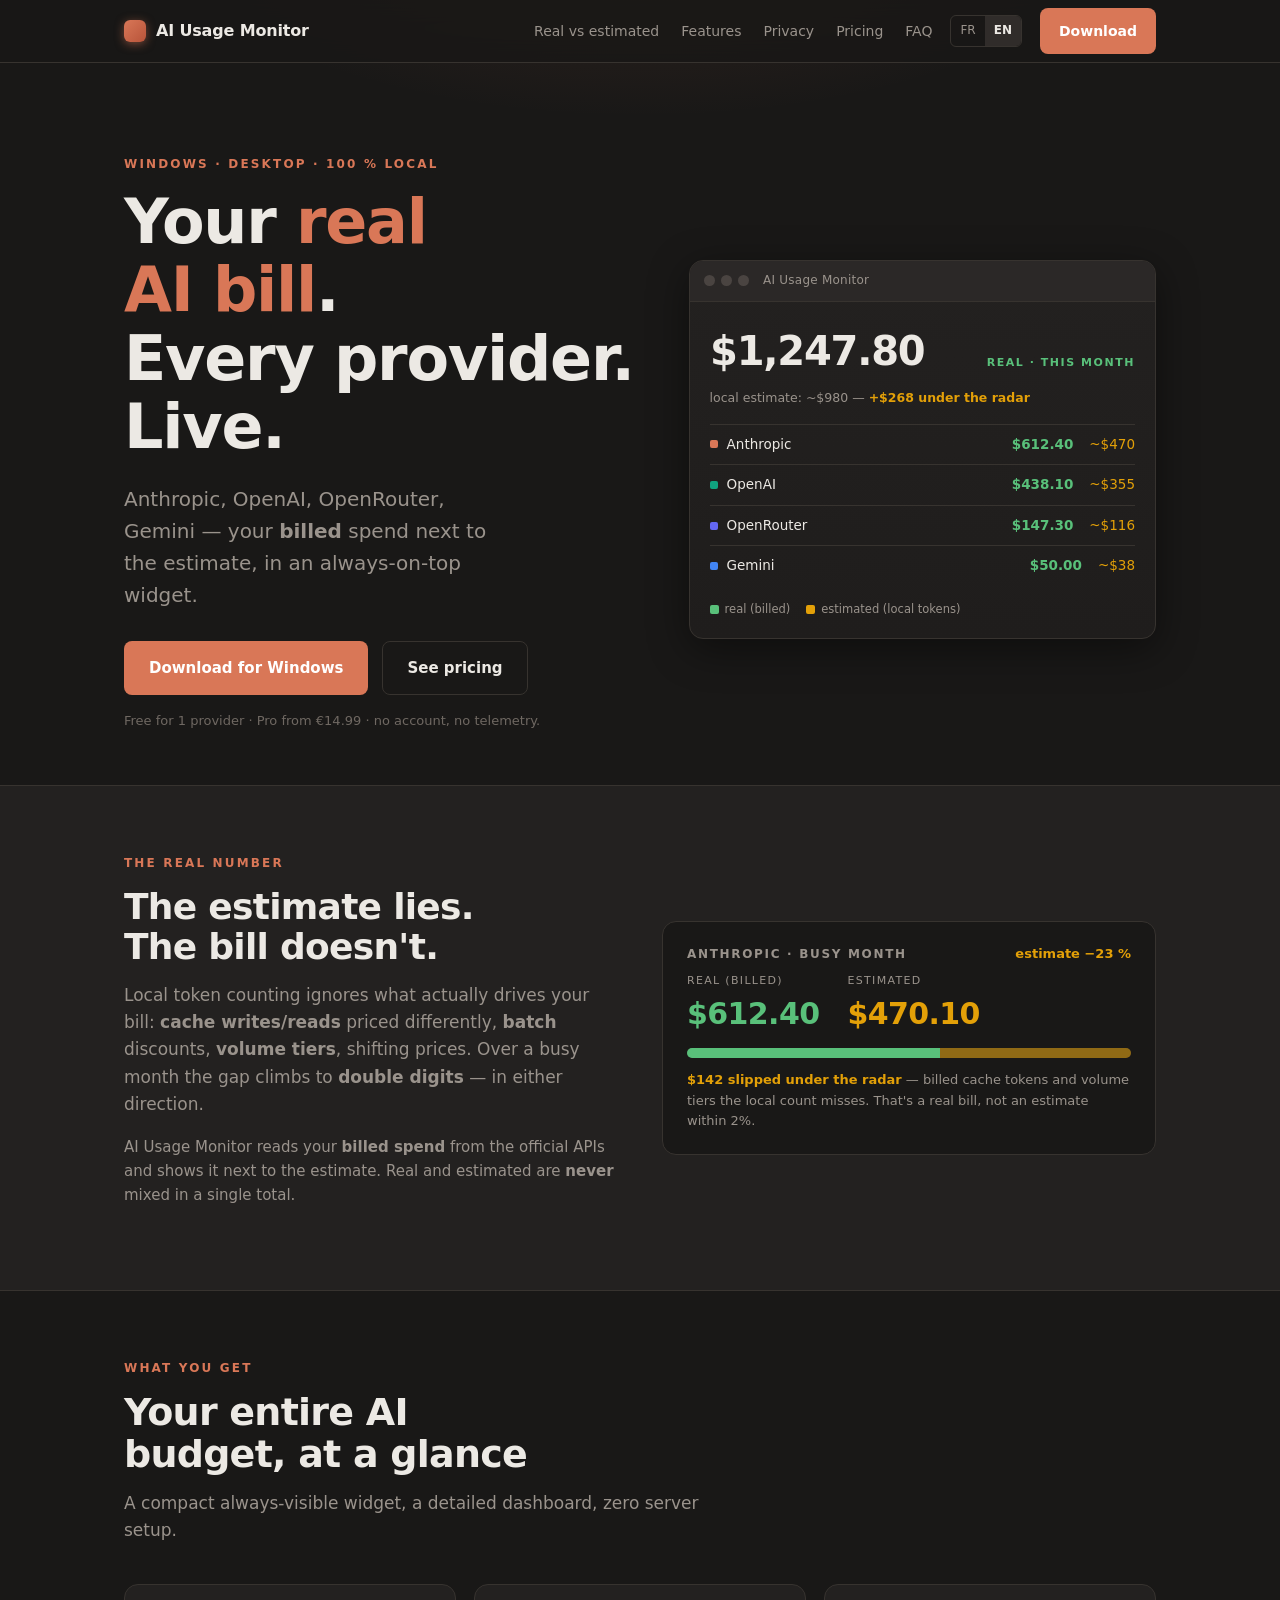
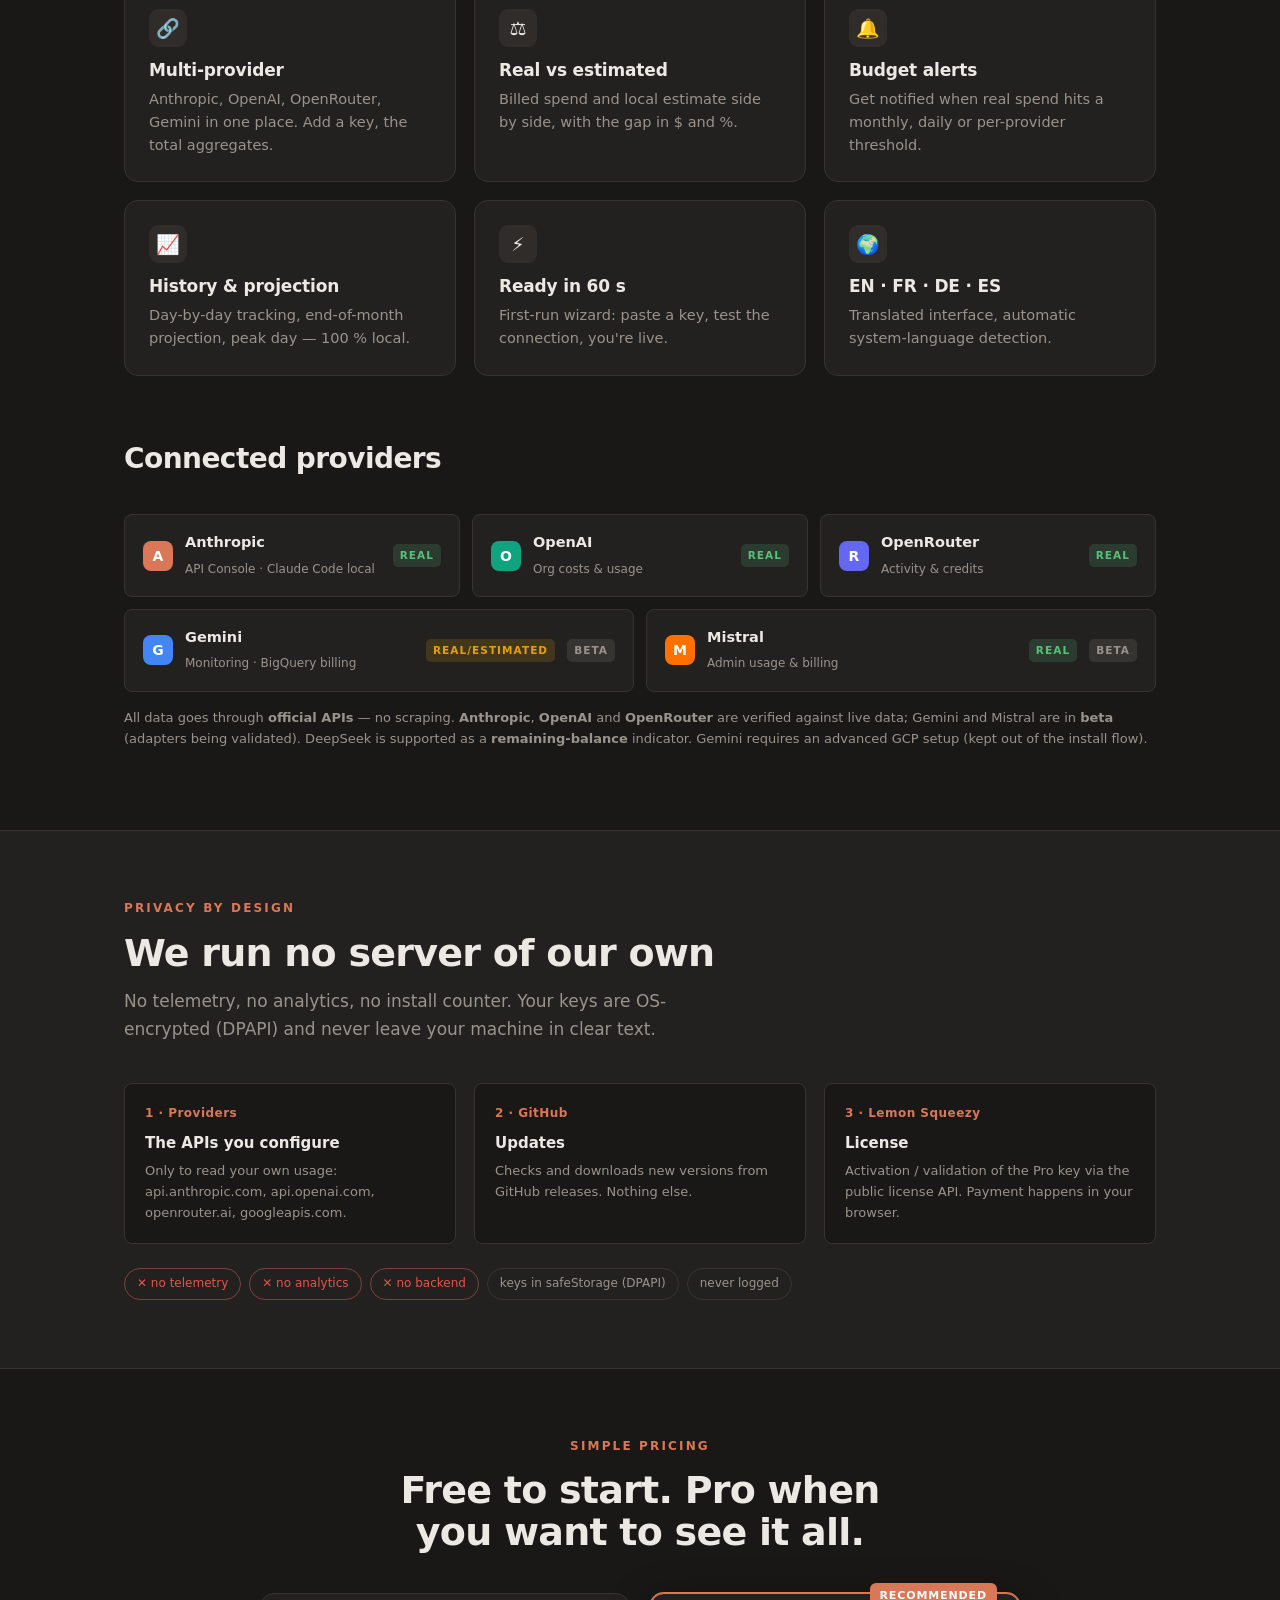
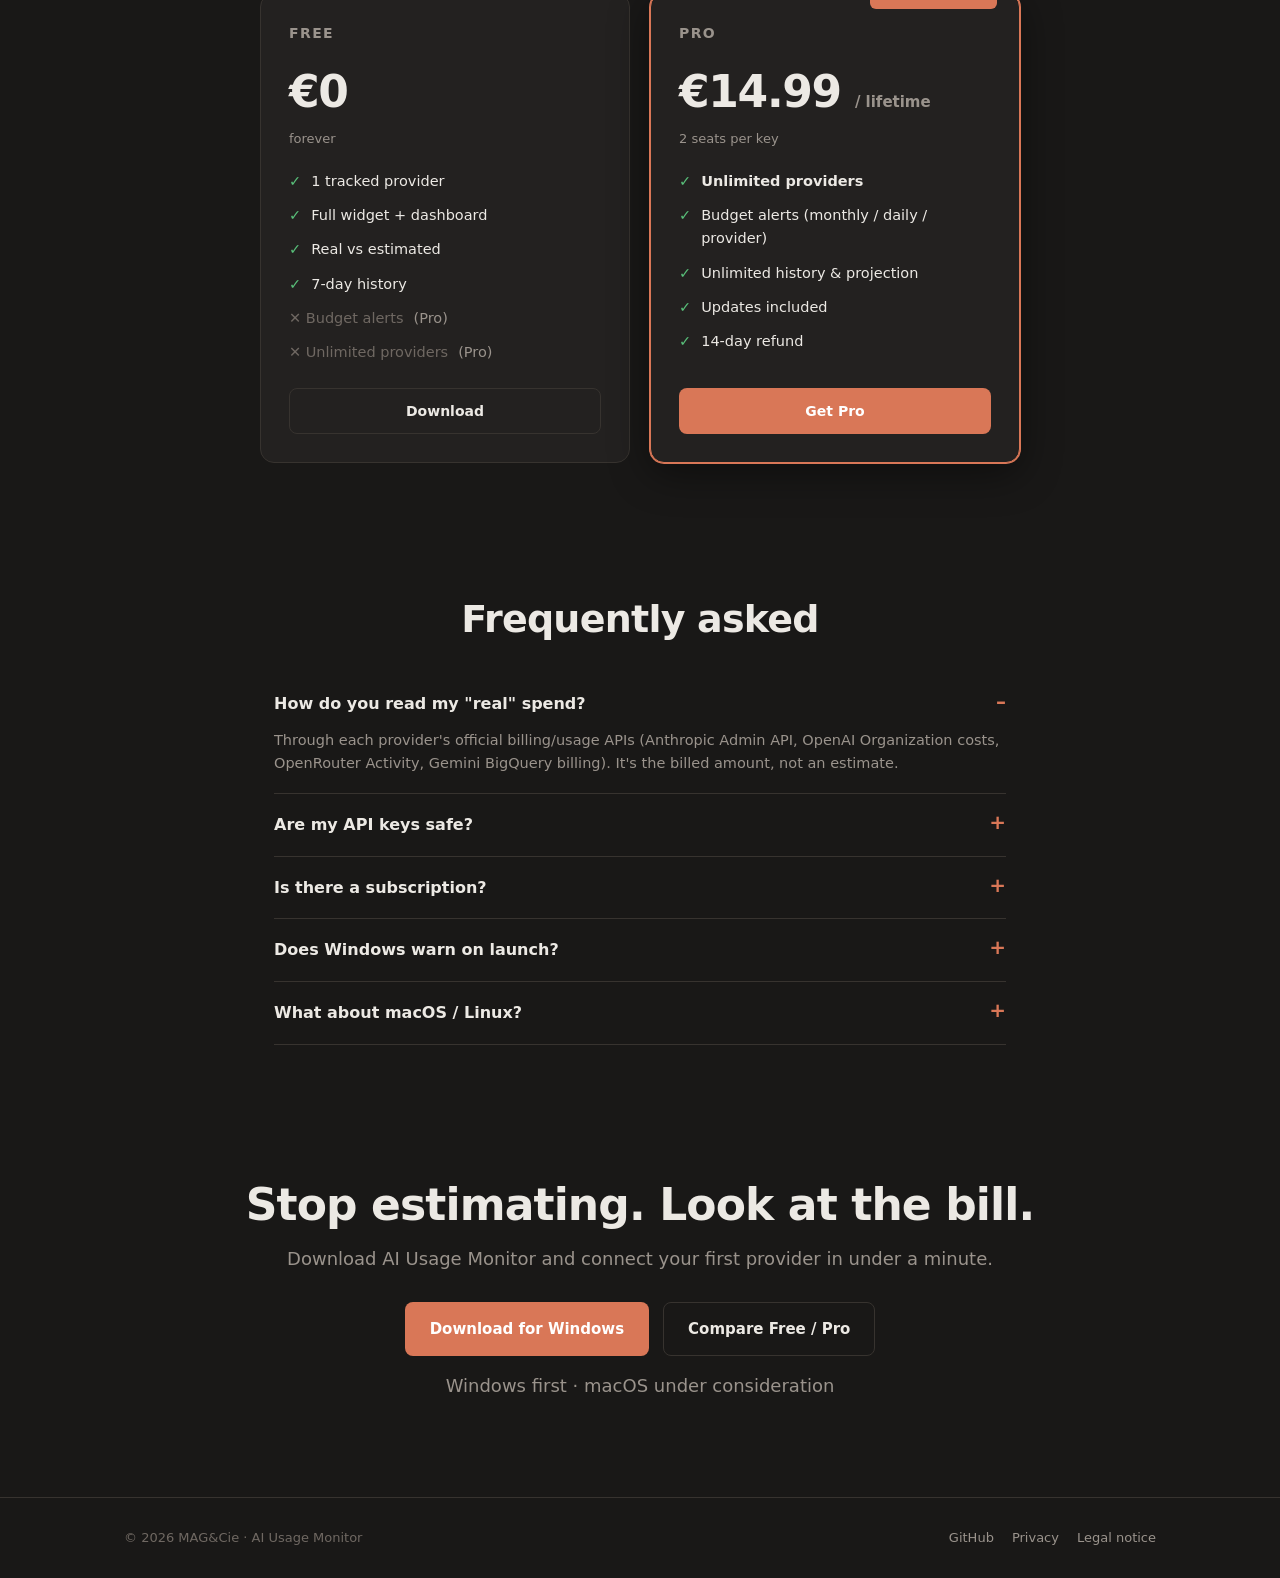
==== commit 5629c54b: "docs(landing): OpenRouter verified (working live)" ====
--- a/en/index.html
+++ b/en/index.html
@@ -114,11 +114,11 @@
       <div class="prov-row">
         <div class="prov"><span class="pdot" style="background:#d97757">A</span><span class="pmeta"><b>Anthropic</b><span>API Console · Claude Code local</span></span><span class="badge real">real</span></div>
         <div class="prov"><span class="pdot" style="background:#10a37f">O</span><span class="pmeta"><b>OpenAI</b><span>Org costs &amp; usage</span></span><span class="badge real">real</span></div>
-        <div class="prov"><span class="pdot" style="background:#6467f2">R</span><span class="pmeta"><b>OpenRouter</b><span>Activity &amp; credits</span></span><span class="badge real">real</span><span class="badge beta">beta</span></div>
+        <div class="prov"><span class="pdot" style="background:#6467f2">R</span><span class="pmeta"><b>OpenRouter</b><span>Activity &amp; credits</span></span><span class="badge real">real</span></div>
         <div class="prov"><span class="pdot" style="background:#4285f4">G</span><span class="pmeta"><b>Gemini</b><span>Monitoring · BigQuery billing</span></span><span class="badge est">real/estimated</span><span class="badge beta">beta</span></div>
         <div class="prov"><span class="pdot" style="background:#ff7000">M</span><span class="pmeta"><b>Mistral</b><span>Admin usage &amp; billing</span></span><span class="badge real">real</span><span class="badge beta">beta</span></div>
       </div>
-      <p class="muted" style="font-size:13px;margin-top:16px">All data goes through <b>official APIs</b> — no scraping. <b>Anthropic</b> and <b>OpenAI</b> are verified against live data; OpenRouter, Gemini and Mistral are in <b>beta</b> (adapters being validated). DeepSeek is supported as a <b>remaining-balance</b> indicator. Gemini requires an advanced GCP setup (kept out of the install flow).</p>
+      <p class="muted" style="font-size:13px;margin-top:16px">All data goes through <b>official APIs</b> — no scraping. <b>Anthropic</b>, <b>OpenAI</b> and <b>OpenRouter</b> are verified against live data; Gemini and Mistral are in <b>beta</b> (adapters being validated). DeepSeek is supported as a <b>remaining-balance</b> indicator. Gemini requires an advanced GCP setup (kept out of the install flow).</p>
     </div>
   </section>
 
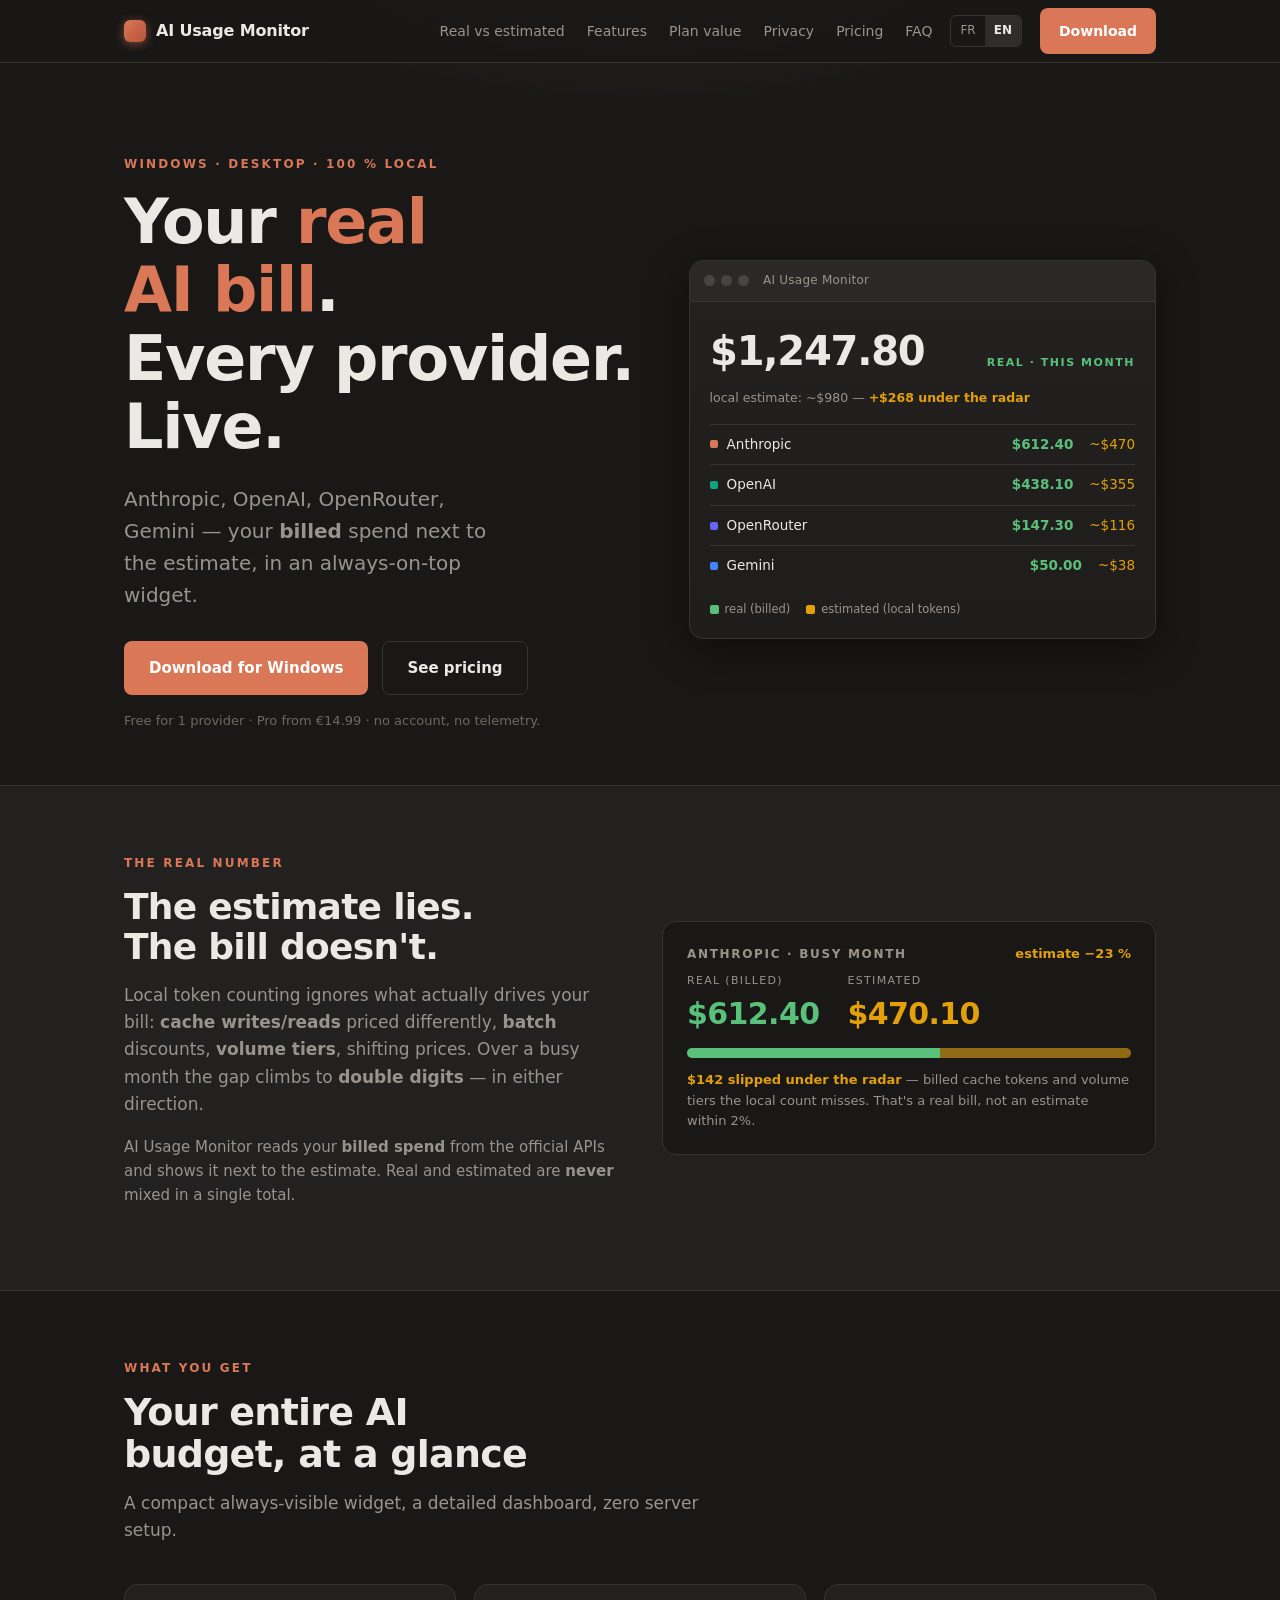
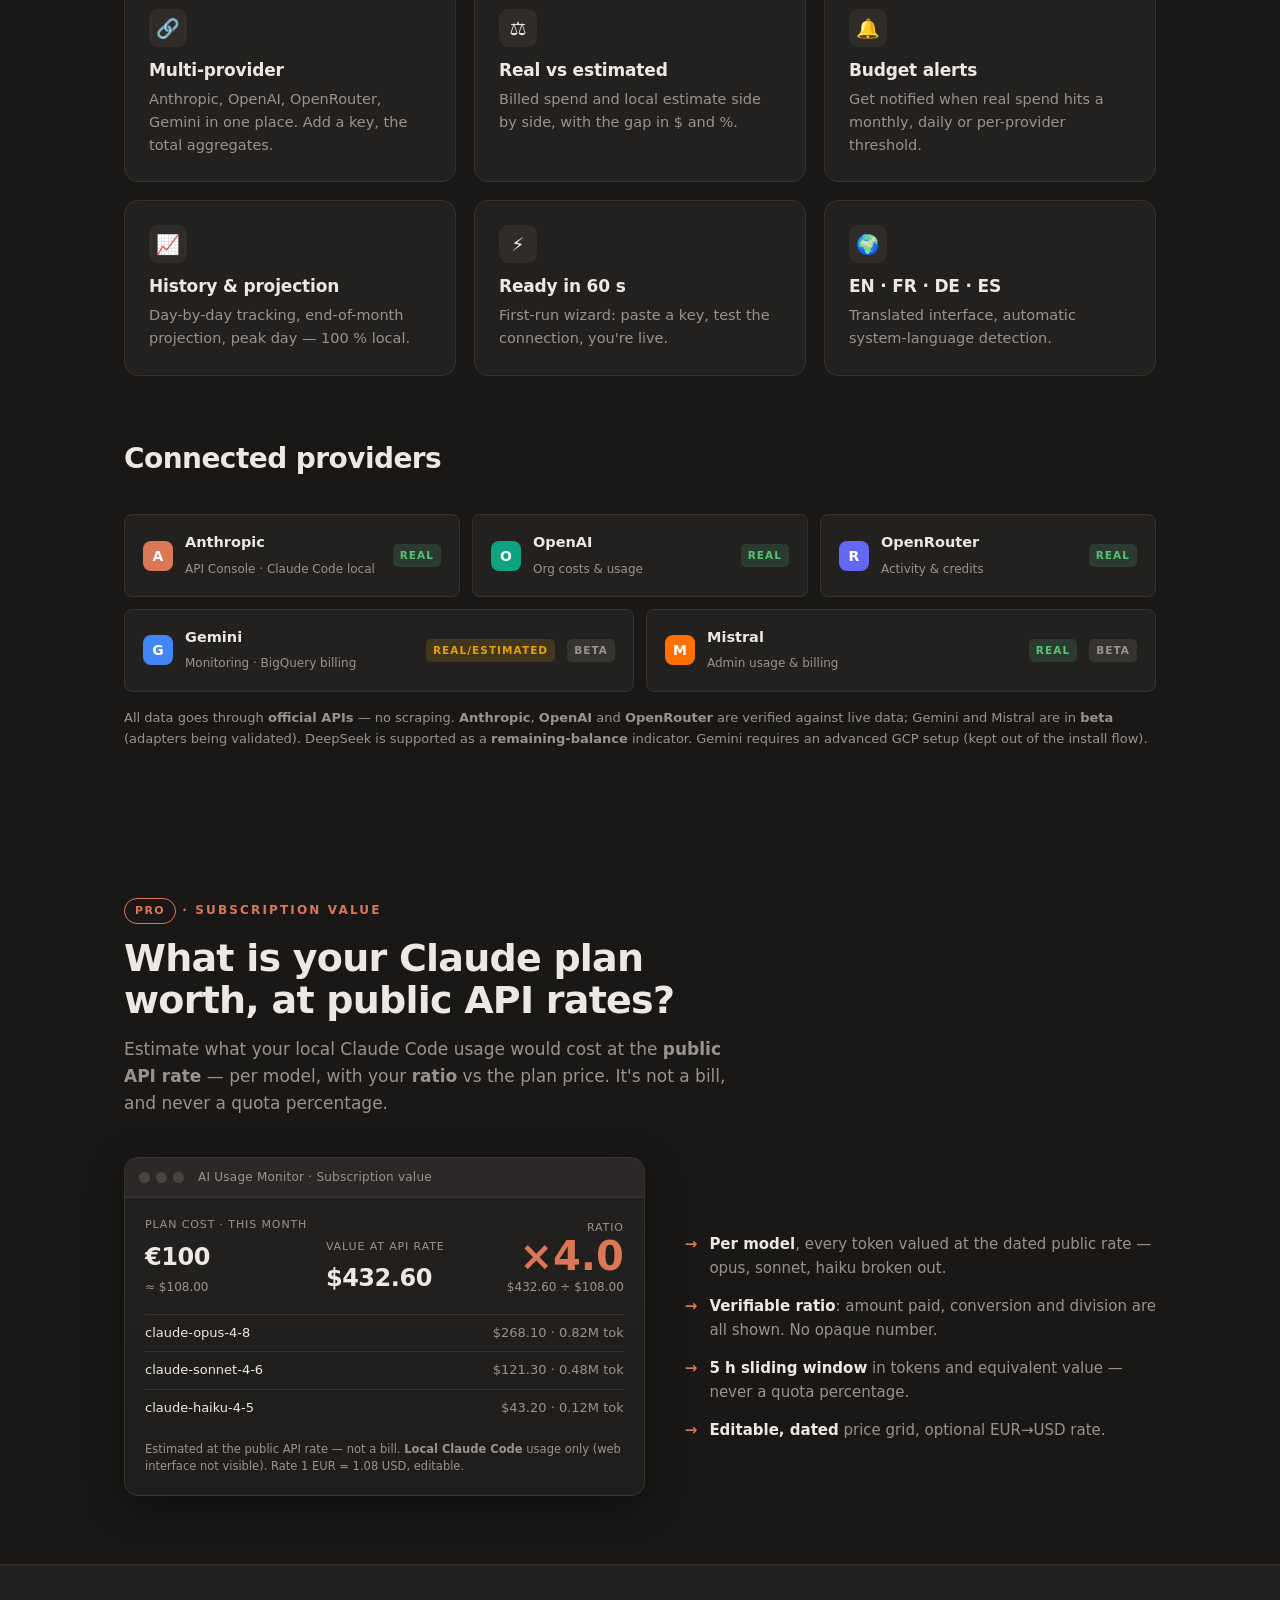
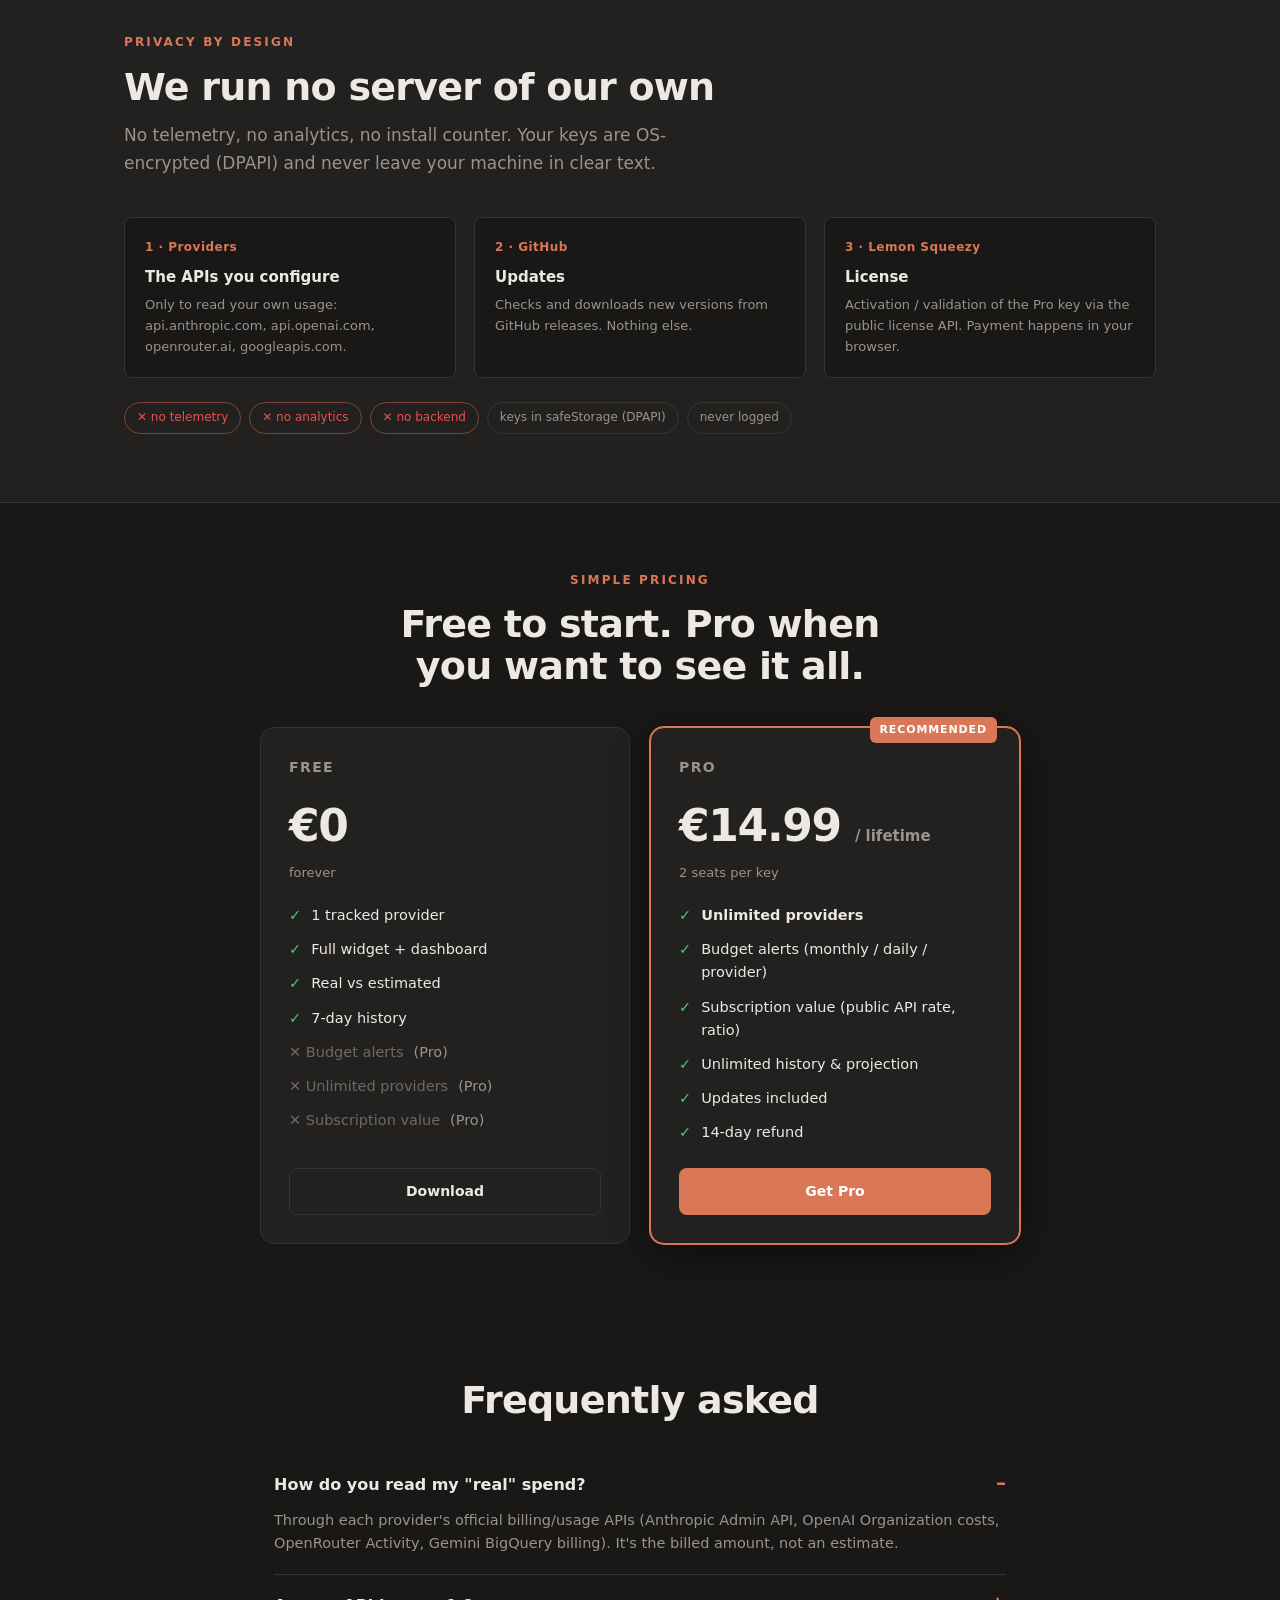
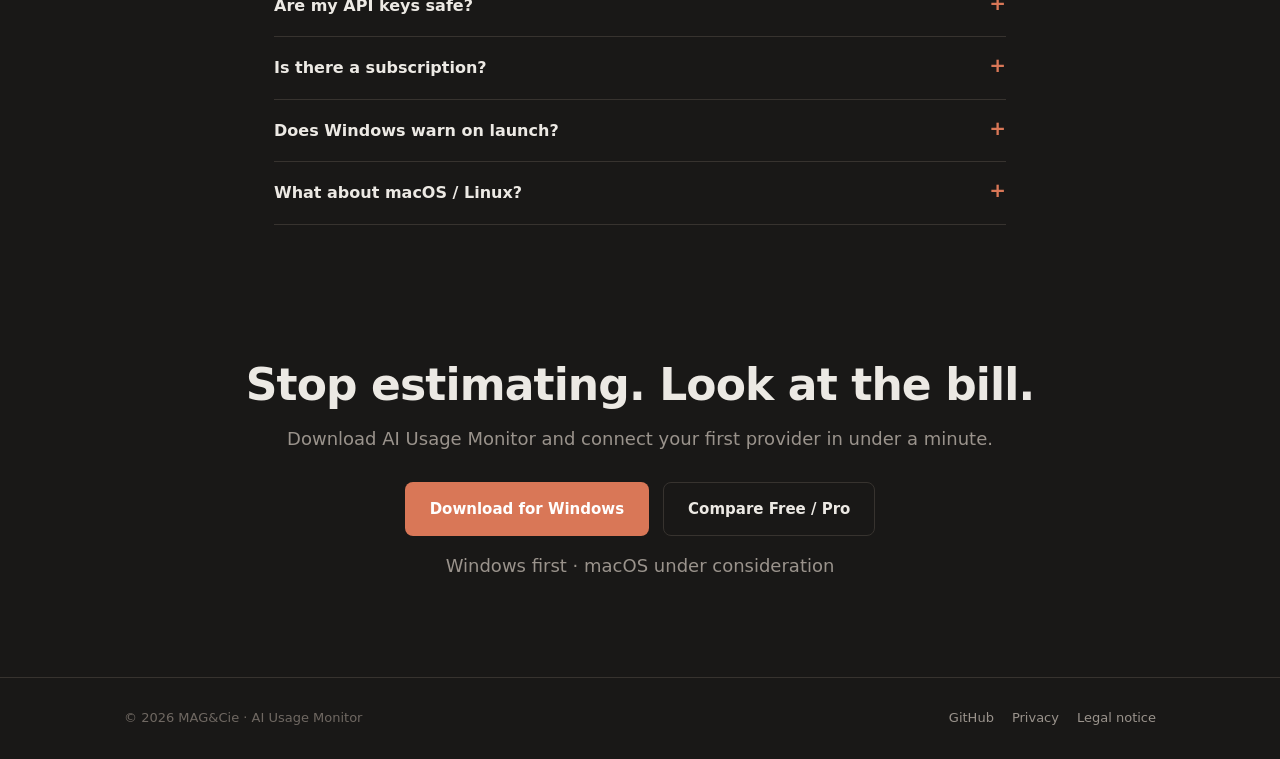
==== commit 46e1926b: "feat(landing): add Subscription value (Pro) section + pricing/nav (FR+EN) New "Valeur d'abonnement /" ====
--- a/en/index.html
+++ b/en/index.html
@@ -30,6 +30,7 @@
     <nav class="links">
       <a href="#proof">Real vs estimated</a>
       <a href="#features">Features</a>
+      <a href="#subvalue">Plan value</a>
       <a href="#privacy">Privacy</a>
       <a href="#pricing">Pricing</a>
       <a href="#faq">FAQ</a>
@@ -122,6 +123,61 @@
     </div>
   </section>
 
+  <section id="subvalue">
+    <style>
+      .sv-grid-2 { display:grid; grid-template-columns:1.05fr .95fr; gap:40px; align-items:center; }
+      @media (max-width:820px){ .sv-grid-2 { grid-template-columns:1fr; gap:28px; } }
+      .sv-list { list-style:none; padding:0; margin:20px 0 0; display:flex; flex-direction:column; gap:14px; }
+      .sv-list li { display:flex; gap:12px; font-size:15px; color:var(--muted); }
+      .sv-list li b { color:var(--fg); font-weight:700; }
+      .sv-list .mk { color:var(--accent); flex:none; font-weight:800; }
+      .sv-pro { display:inline-block; font-size:11px; font-weight:800; letter-spacing:.12em; text-transform:uppercase; color:var(--accent); border:1px solid var(--accent); border-radius:999px; padding:3px 10px; }
+      .sv-mock .head3 { display:grid; grid-template-columns:1fr 1fr auto; gap:14px; align-items:end; margin-bottom:6px; }
+      .sv-col .k { display:block; font-size:11px; text-transform:uppercase; letter-spacing:.08em; color:var(--muted); }
+      .sv-col .v { display:block; font-size:24px; font-weight:800; letter-spacing:-.02em; margin-top:4px; }
+      .sv-col .conv { display:block; font-size:12px; margin-top:2px; }
+      .sv-col.r { text-align:right; }
+      .sv-col.r .rv { display:block; font-size:40px; font-weight:800; line-height:1; color:var(--accent); }
+      .sv-models { margin-top:16px; }
+      .svr { display:flex; justify-content:space-between; font-size:13px; padding:8px 0; border-top:1px solid var(--border); }
+      .svr span:first-child { color:var(--fg); }
+      .sv-disc { font-size:11.5px; line-height:1.5; margin:14px 0 0; }
+    </style>
+    <div class="wrap">
+      <div class="section-head">
+        <div class="eyebrow"><span class="sv-pro">Pro</span> · Subscription value</div>
+        <h2>What is your Claude plan worth, at public API rates?</h2>
+        <p>Estimate what your local Claude Code usage would cost at the <b>public API rate</b> — per model, with your <b>ratio</b> vs the plan price. It's not a bill, and never a quota percentage.</p>
+      </div>
+      <div class="sv-grid-2">
+        <div class="mock sv-mock reveal" aria-label="Subscription value preview">
+          <div class="bar"><i></i><i></i><i></i><span class="ttl">AI Usage Monitor · Subscription value</span></div>
+          <div class="body">
+            <div class="head3">
+              <div class="sv-col"><span class="k">Plan cost · this month</span><span class="v num">€100</span><span class="conv num muted">≈ $108.00</span></div>
+              <div class="sv-col"><span class="k">Value at API rate</span><span class="v num">$432.60</span></div>
+              <div class="sv-col r"><span class="k">Ratio</span><span class="rv num">×4.0</span><span class="conv num muted">$432.60&nbsp;÷&nbsp;$108.00</span></div>
+            </div>
+            <div class="sv-models">
+              <div class="svr"><span>claude-opus-4-8</span><span class="num muted">$268.10 · 0.82M tok</span></div>
+              <div class="svr"><span>claude-sonnet-4-6</span><span class="num muted">$121.30 · 0.48M tok</span></div>
+              <div class="svr"><span>claude-haiku-4-5</span><span class="num muted">$43.20 · 0.12M tok</span></div>
+            </div>
+            <p class="sv-disc muted">Estimated at the public API rate — not a bill. <b>Local Claude Code</b> usage only (web interface not visible). Rate 1&nbsp;EUR = 1.08&nbsp;USD, editable.</p>
+          </div>
+        </div>
+        <div class="reveal" style="animation-delay:.1s">
+          <ul class="sv-list">
+            <li><span class="mk">→</span><span><b>Per model</b>, every token valued at the dated public rate — opus, sonnet, haiku broken out.</span></li>
+            <li><span class="mk">→</span><span><b>Verifiable ratio</b>: amount paid, conversion and division are all shown. No opaque number.</span></li>
+            <li><span class="mk">→</span><span><b>5&nbsp;h sliding window</b> in tokens and equivalent value — never a quota percentage.</span></li>
+            <li><span class="mk">→</span><span><b>Editable, dated</b> price grid, optional EUR→USD rate.</span></li>
+          </ul>
+        </div>
+      </div>
+    </div>
+  </section>
+
   <section id="privacy" class="privacy">
     <div class="wrap">
       <div class="section-head">
@@ -162,6 +218,7 @@
             <li>7-day history</li>
             <li class="off">✕&nbsp;Budget alerts <span class="muted">(Pro)</span></li>
             <li class="off">✕&nbsp;Unlimited providers <span class="muted">(Pro)</span></li>
+            <li class="off">✕&nbsp;Subscription value <span class="muted">(Pro)</span></li>
           </ul>
           <a class="btn ghost" href="#download">Download</a>
         </div>
@@ -173,6 +230,7 @@
           <ul>
             <li><b>Unlimited providers</b></li>
             <li>Budget alerts (monthly / daily / provider)</li>
+            <li>Subscription value (public API rate, ratio)</li>
             <li>Unlimited history &amp; projection</li>
             <li>Updates included</li>
             <li>14-day refund</li>
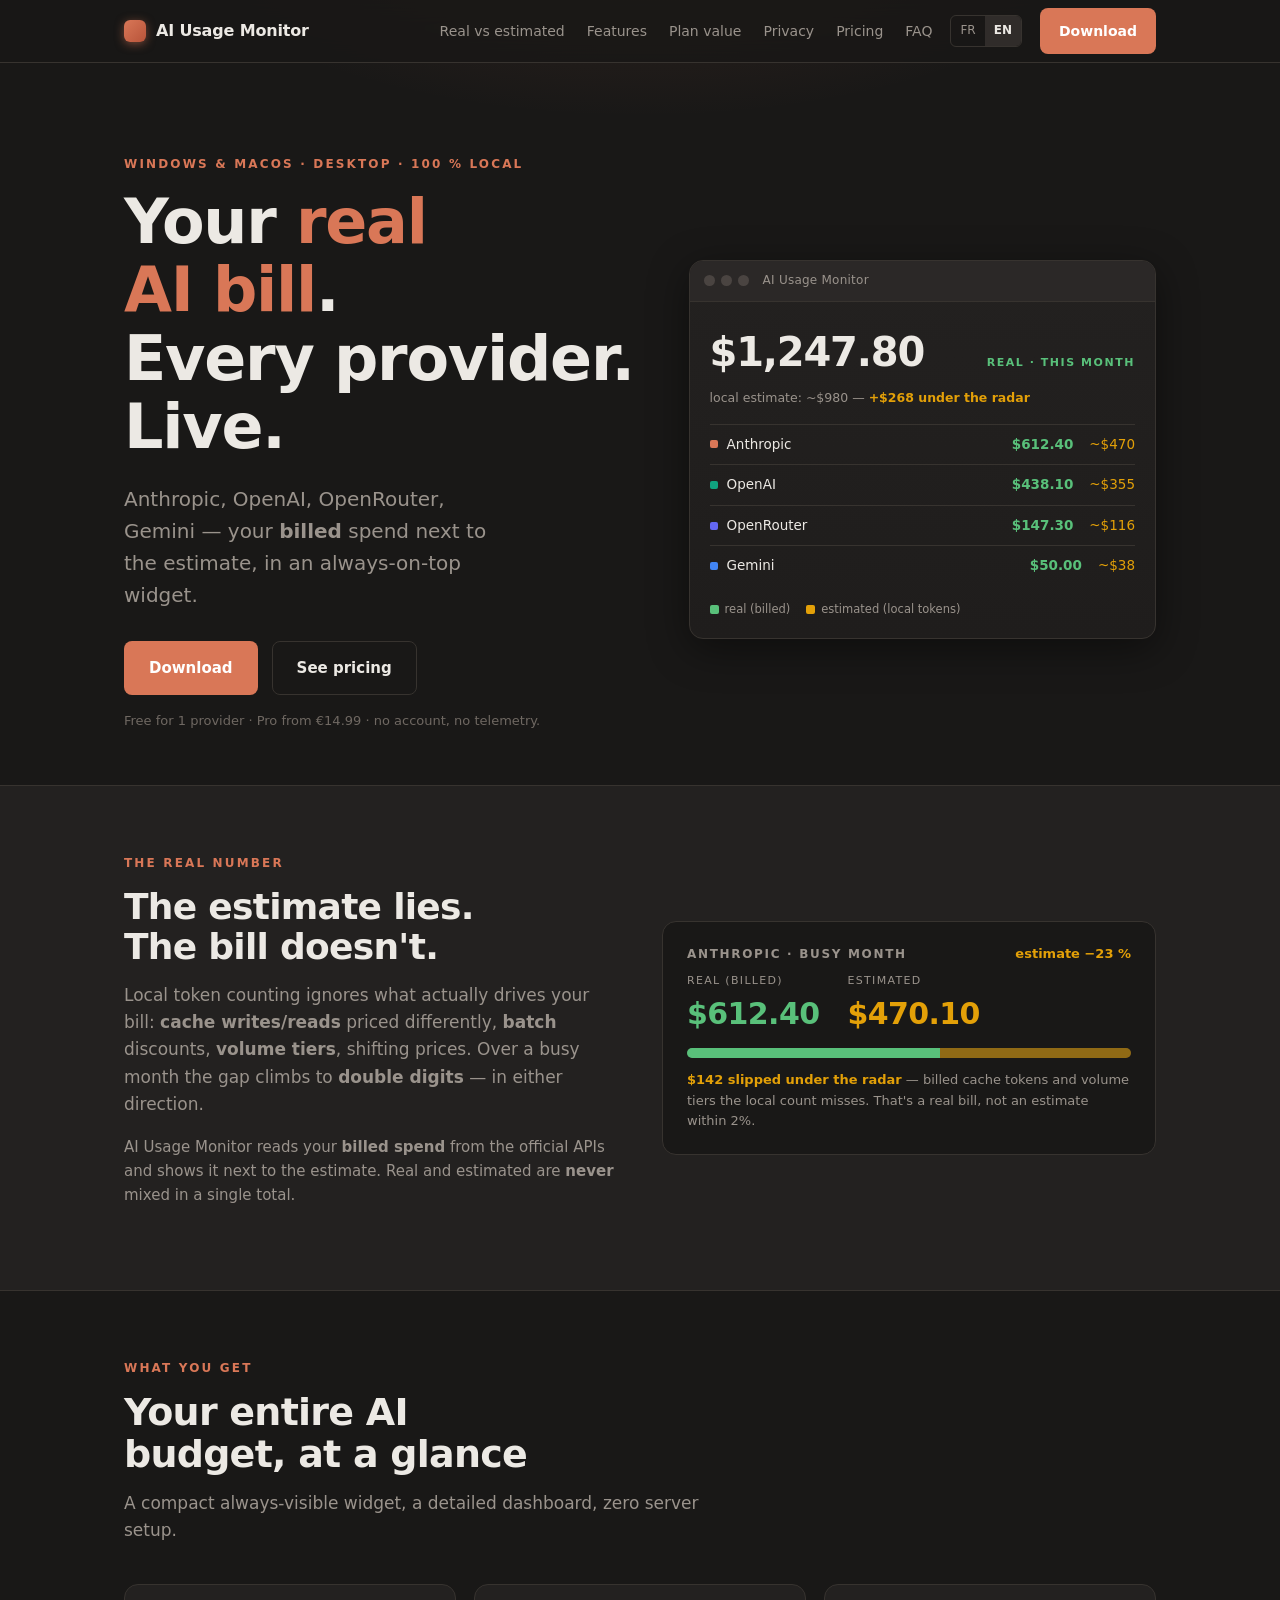
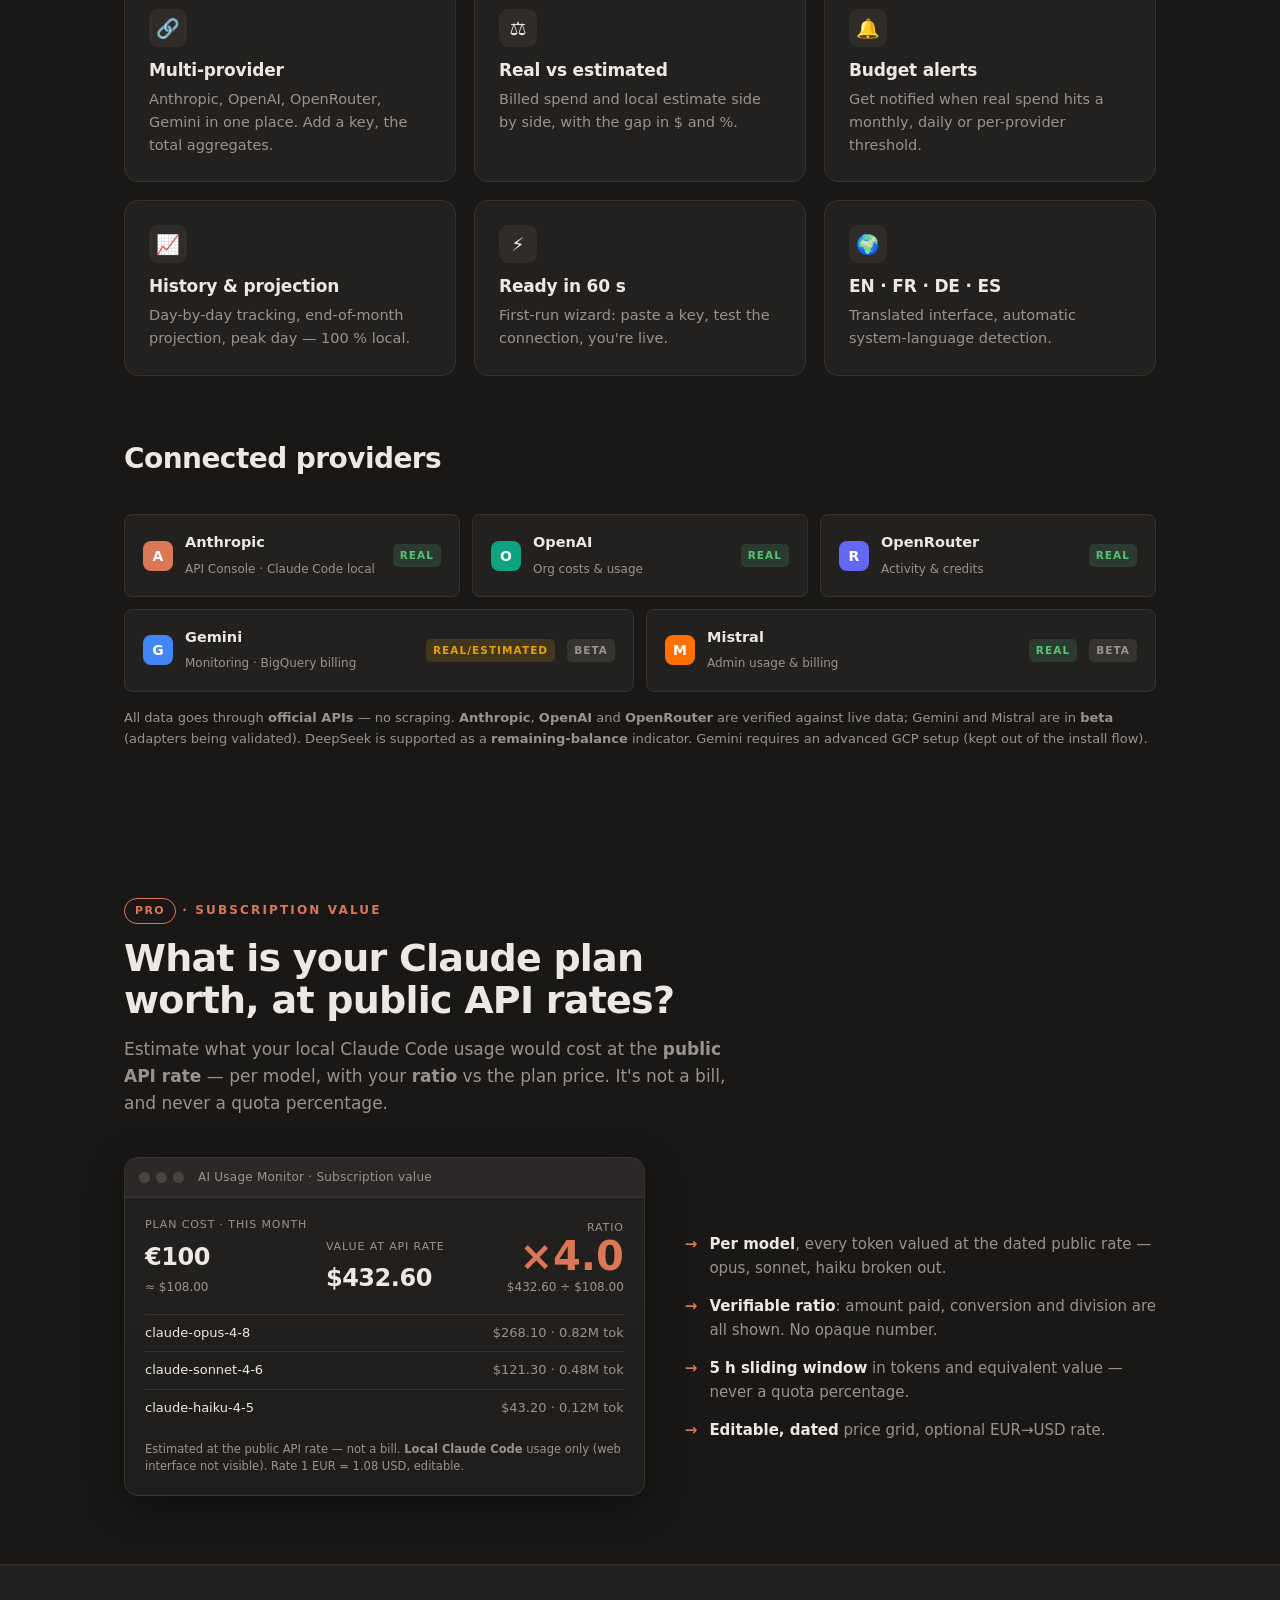
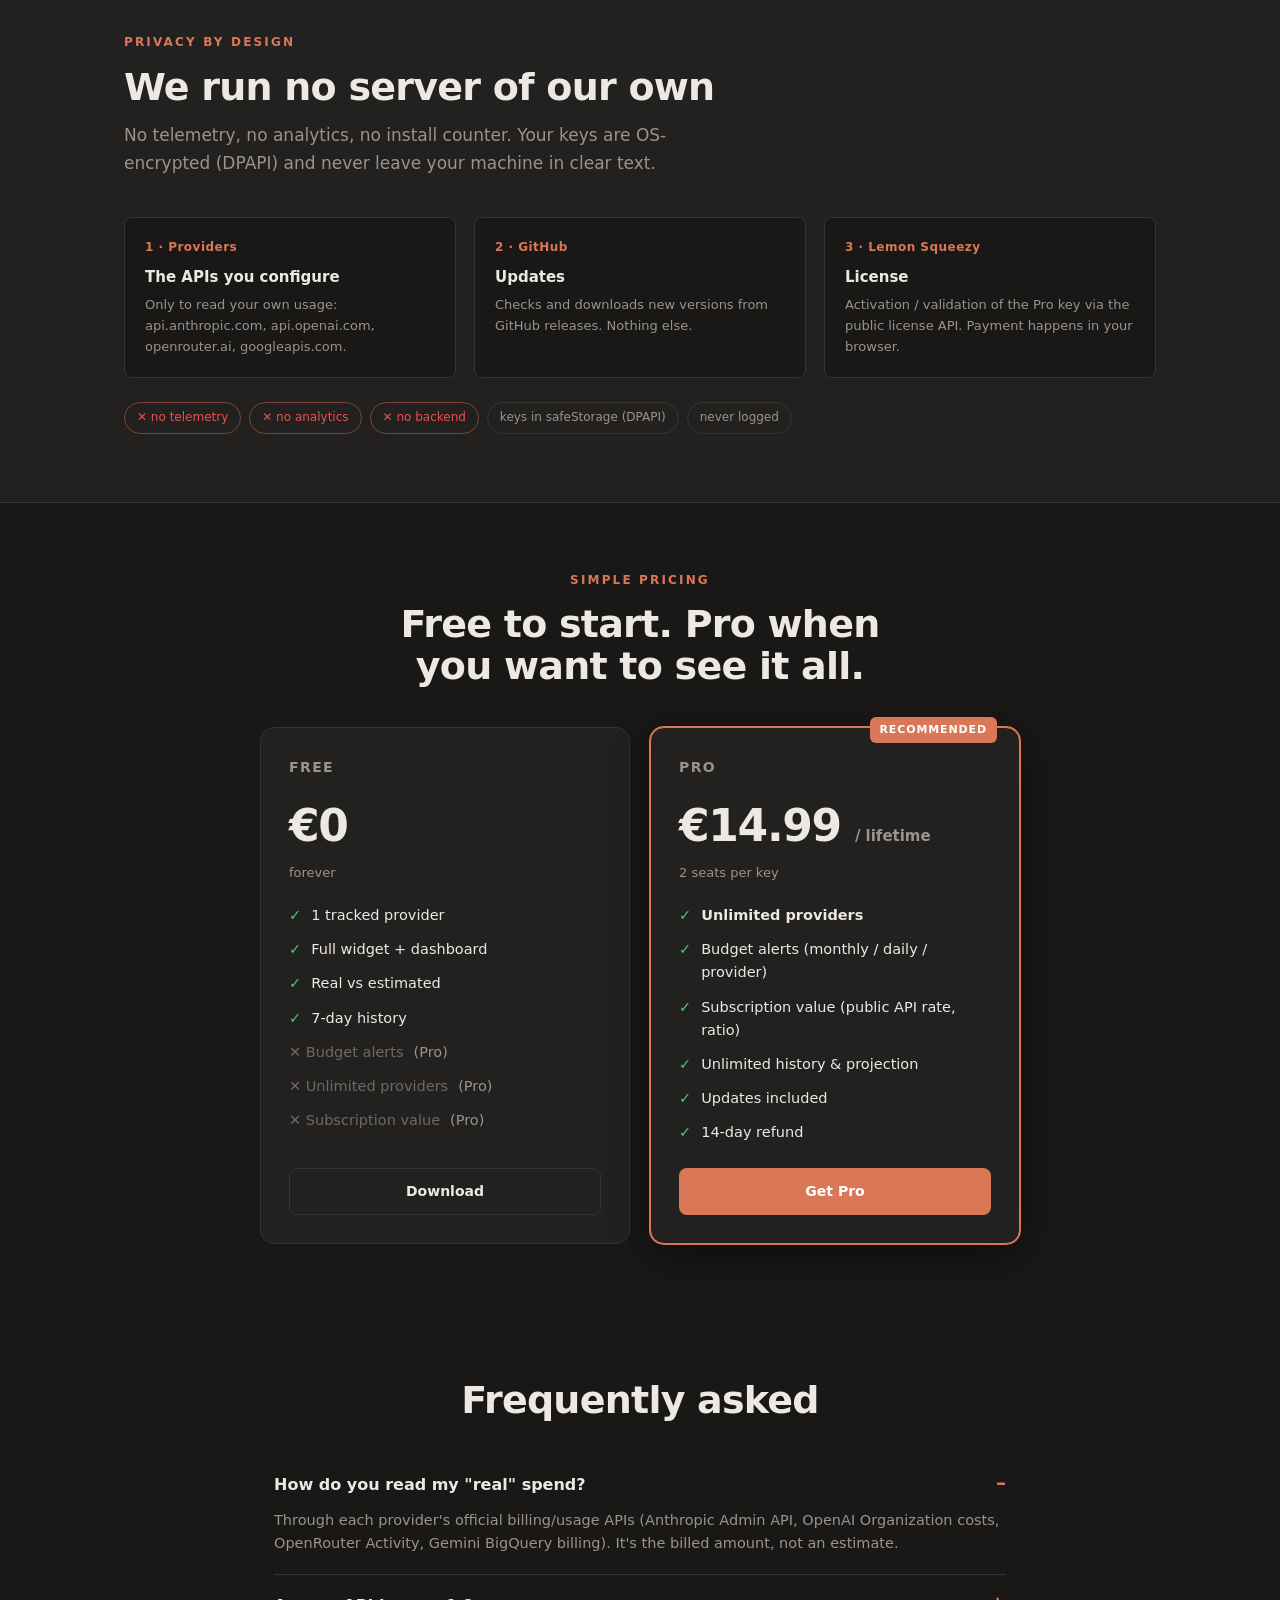
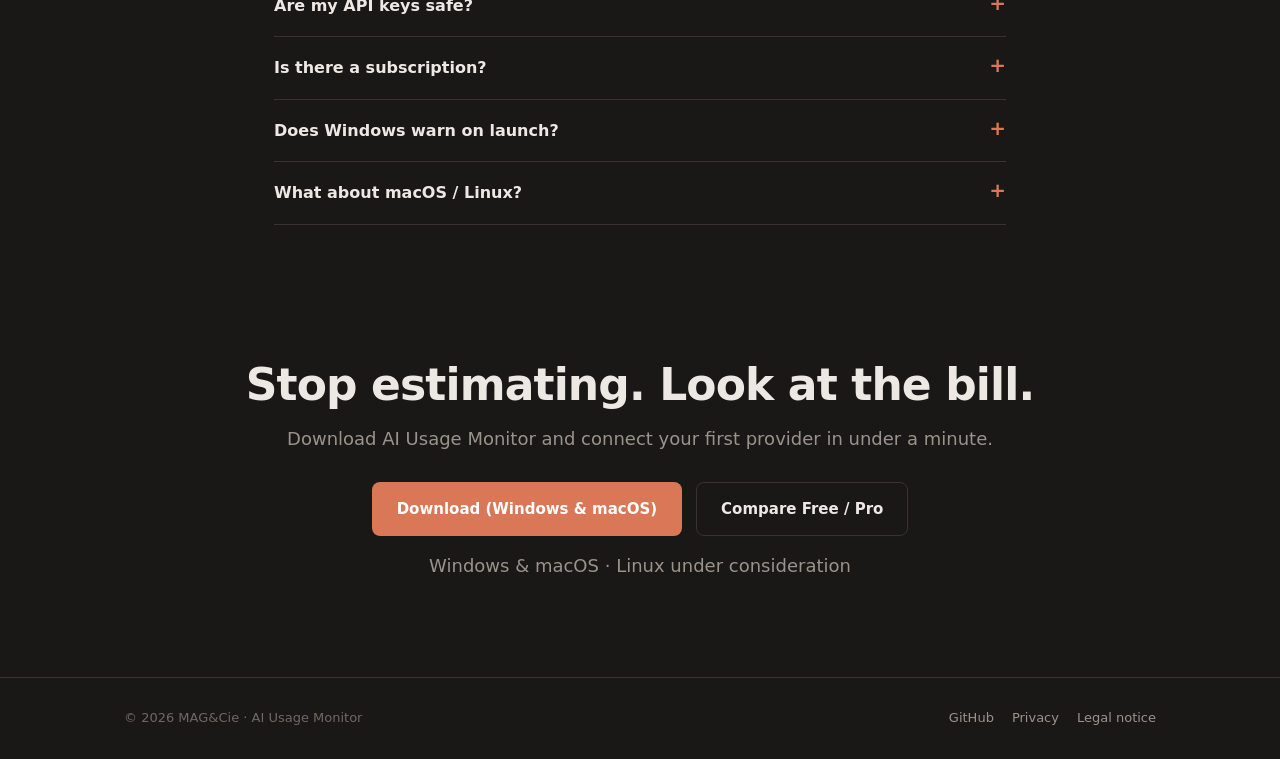
==== commit f3139451: "docs(landing): announce macOS availability (Windows & macOS) macOS build is now published, signed an" ====
--- a/en/index.html
+++ b/en/index.html
@@ -4,7 +4,7 @@
 <meta charset="utf-8">
 <meta name="viewport" content="width=device-width, initial-scale=1">
 <title>AI Usage Monitor — Your real AI bill, every provider, live</title>
-<meta name="description" content="Track your real AI spend (Anthropic, OpenAI, OpenRouter, Gemini) against the estimate, in a 100% local Windows widget. No telemetry.">
+<meta name="description" content="Track your real AI spend (Anthropic, OpenAI, OpenRouter, Gemini) against the estimate, in a 100% local Windows & macOS widget. No telemetry.">
 <link rel="canonical" href="https://mag-cie.github.io/ai-usage-monitor/en/">
 <meta property="og:title" content="AI Usage Monitor">
 <meta property="og:description" content="Your real AI bill. Every provider. Live.">
@@ -44,11 +44,11 @@
   <section class="hero">
     <div class="wrap hero-grid">
       <div class="reveal">
-        <div class="eyebrow">Windows · desktop · 100&nbsp;% local</div>
+        <div class="eyebrow">Windows &amp; macOS · desktop · 100&nbsp;% local</div>
         <h1>Your <span class="accent">real AI bill</span>.<br>Every provider. Live.</h1>
         <p class="lede">Anthropic, OpenAI, OpenRouter, Gemini — your <b>billed</b> spend next to the estimate, in an always-on-top widget.</p>
         <div class="cta-row">
-          <a class="btn lg" href="#download">Download for Windows</a>
+          <a class="btn lg" href="#download">Download</a>
           <a class="btn ghost lg" href="#pricing">See pricing</a>
         </div>
         <p class="sub-note">Free for 1 provider · Pro from €14.99 · no account, no telemetry.</p>
@@ -248,7 +248,7 @@
       <details><summary>Are my API keys safe?</summary><p>Yes. They're OS-encrypted (Windows DPAPI via Electron safeStorage) before touching disk, never logged, and only sent to their own provider's API.</p></details>
       <details><summary>Is there a subscription?</summary><p>No. Pro is a one-time purchase (€14.99) with 2 activations and updates included. Free stays free indefinitely.</p></details>
       <details><summary>Does Windows warn on launch?</summary><p>Early builds aren't signed with an OV certificate yet, so SmartScreen may show "unknown publisher". The installer scans <a href="https://www.virustotal.com/gui/file/211940d1a365744413a5d4d427f3b72f94df68ee7dd08477f4fdba38e0e2add4/detection" target="_blank" rel="noopener"><b>0 detections on VirusTotal</b></a>; click "More info → Run anyway".</p></details>
-      <details><summary>What about macOS / Linux?</summary><p>Windows ships first; macOS and Linux are under consideration.</p></details>
+      <details><summary>What about macOS / Linux?</summary><p>Windows and macOS are both available. The macOS build is <b>Apple-signed and notarized</b> (universal Intel + Apple&nbsp;Silicon), so it opens with no "unidentified developer" warning. Linux is under consideration.</p></details>
     </div>
   </section>
 
@@ -257,10 +257,10 @@
       <h2>Stop estimating. Look at the bill.</h2>
       <p>Download AI Usage Monitor and connect your first provider in under a minute.</p>
       <div class="cta-row" style="justify-content:center;display:flex;gap:14px;flex-wrap:wrap">
-        <a class="btn lg" href="https://github.com/MAG-Cie/ai-usage-monitor/releases/latest" target="_blank" rel="noopener">Download for Windows</a>
+        <a class="btn lg" href="https://github.com/MAG-Cie/ai-usage-monitor/releases/latest" target="_blank" rel="noopener">Download (Windows &amp; macOS)</a>
         <a class="btn ghost lg" href="#pricing">Compare Free / Pro</a>
       </div>
-      <p class="waitlist">Windows first · macOS under consideration</p>
+      <p class="waitlist">Windows &amp; macOS · Linux under consideration</p>
     </div>
   </section>
 </main>
